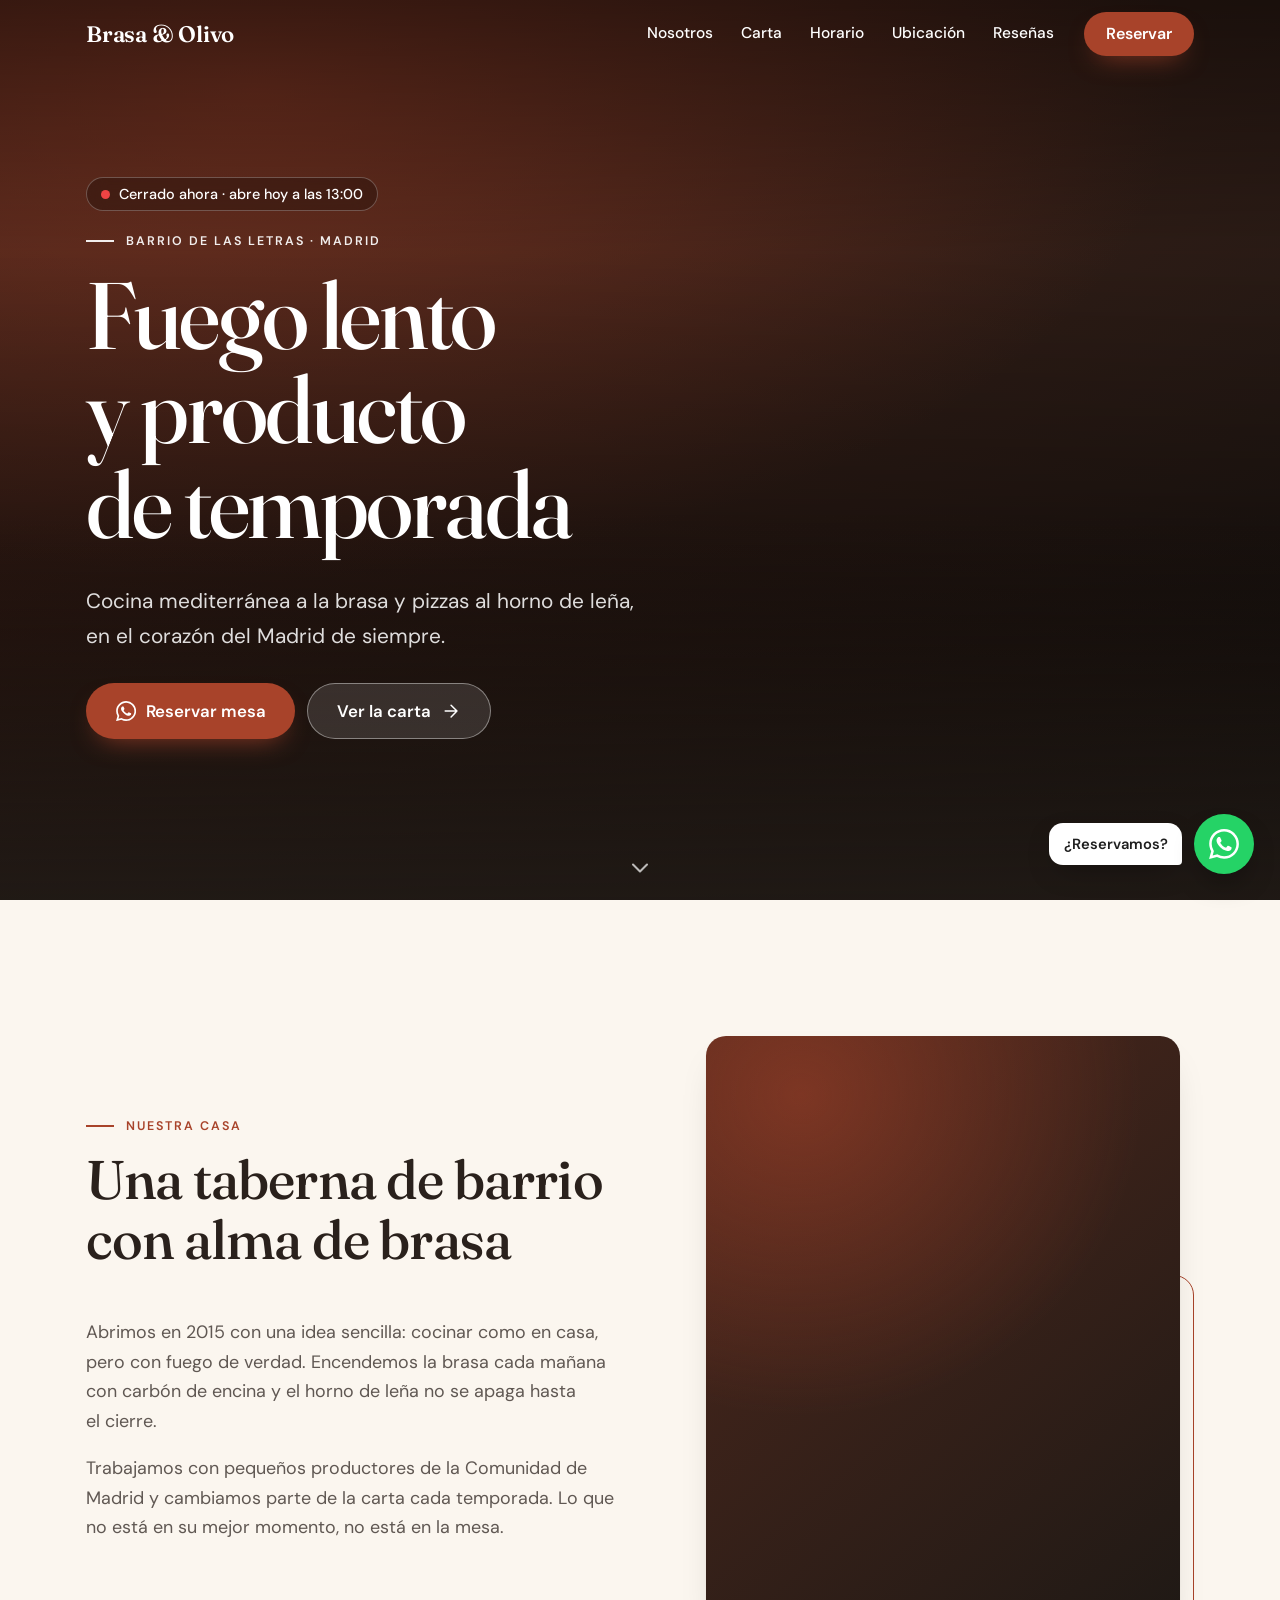
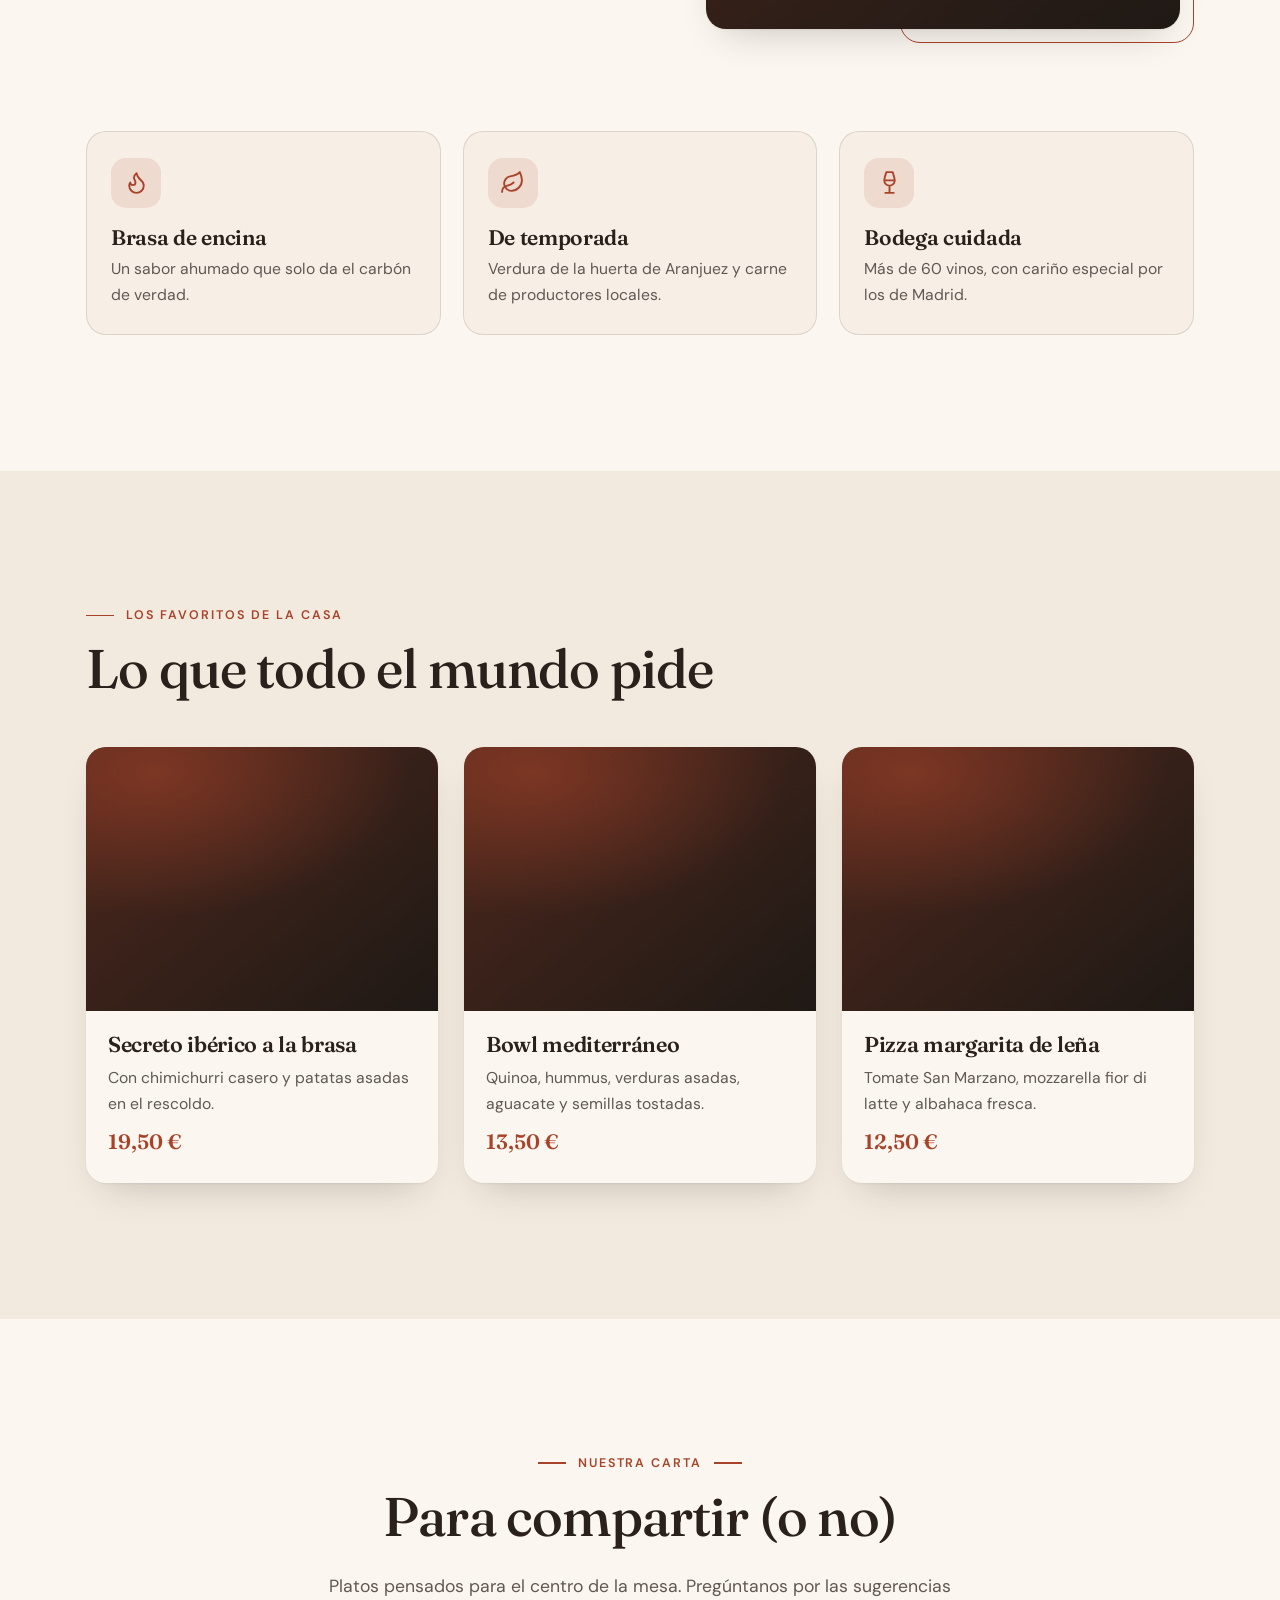
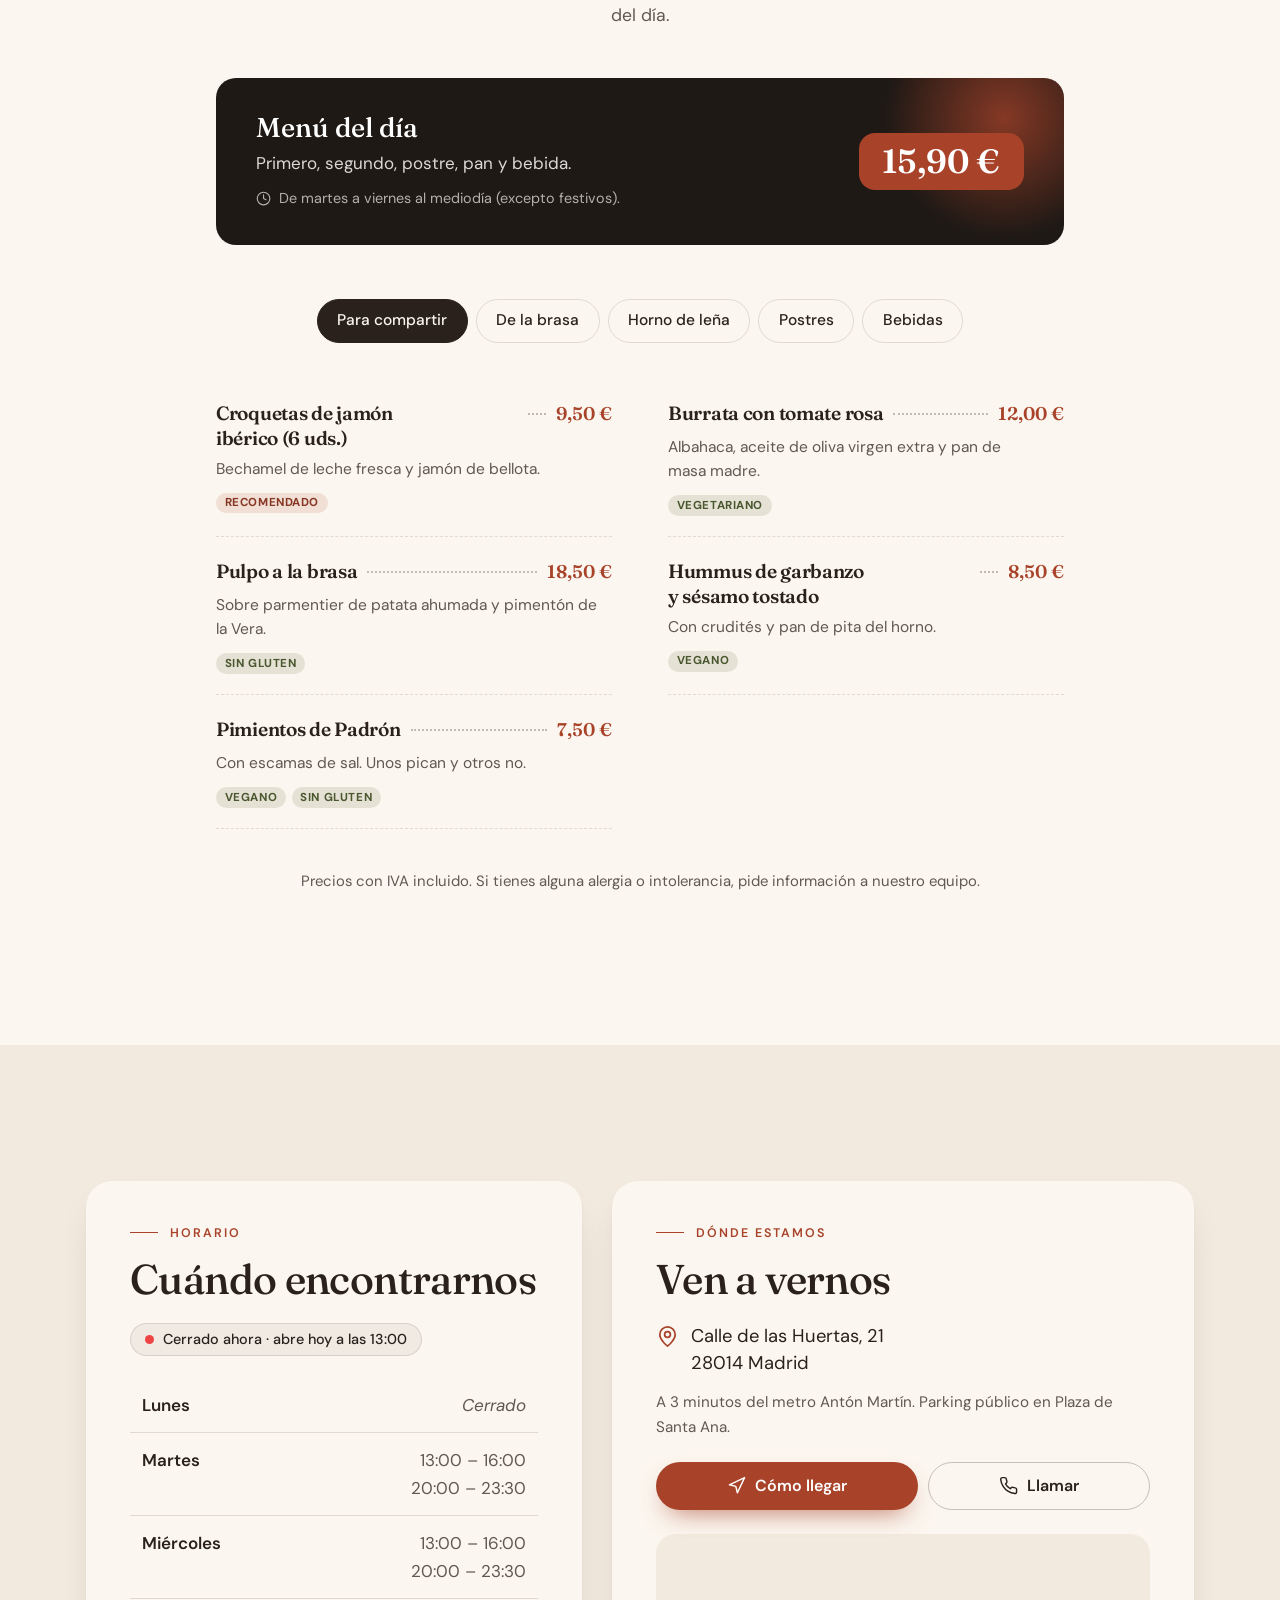
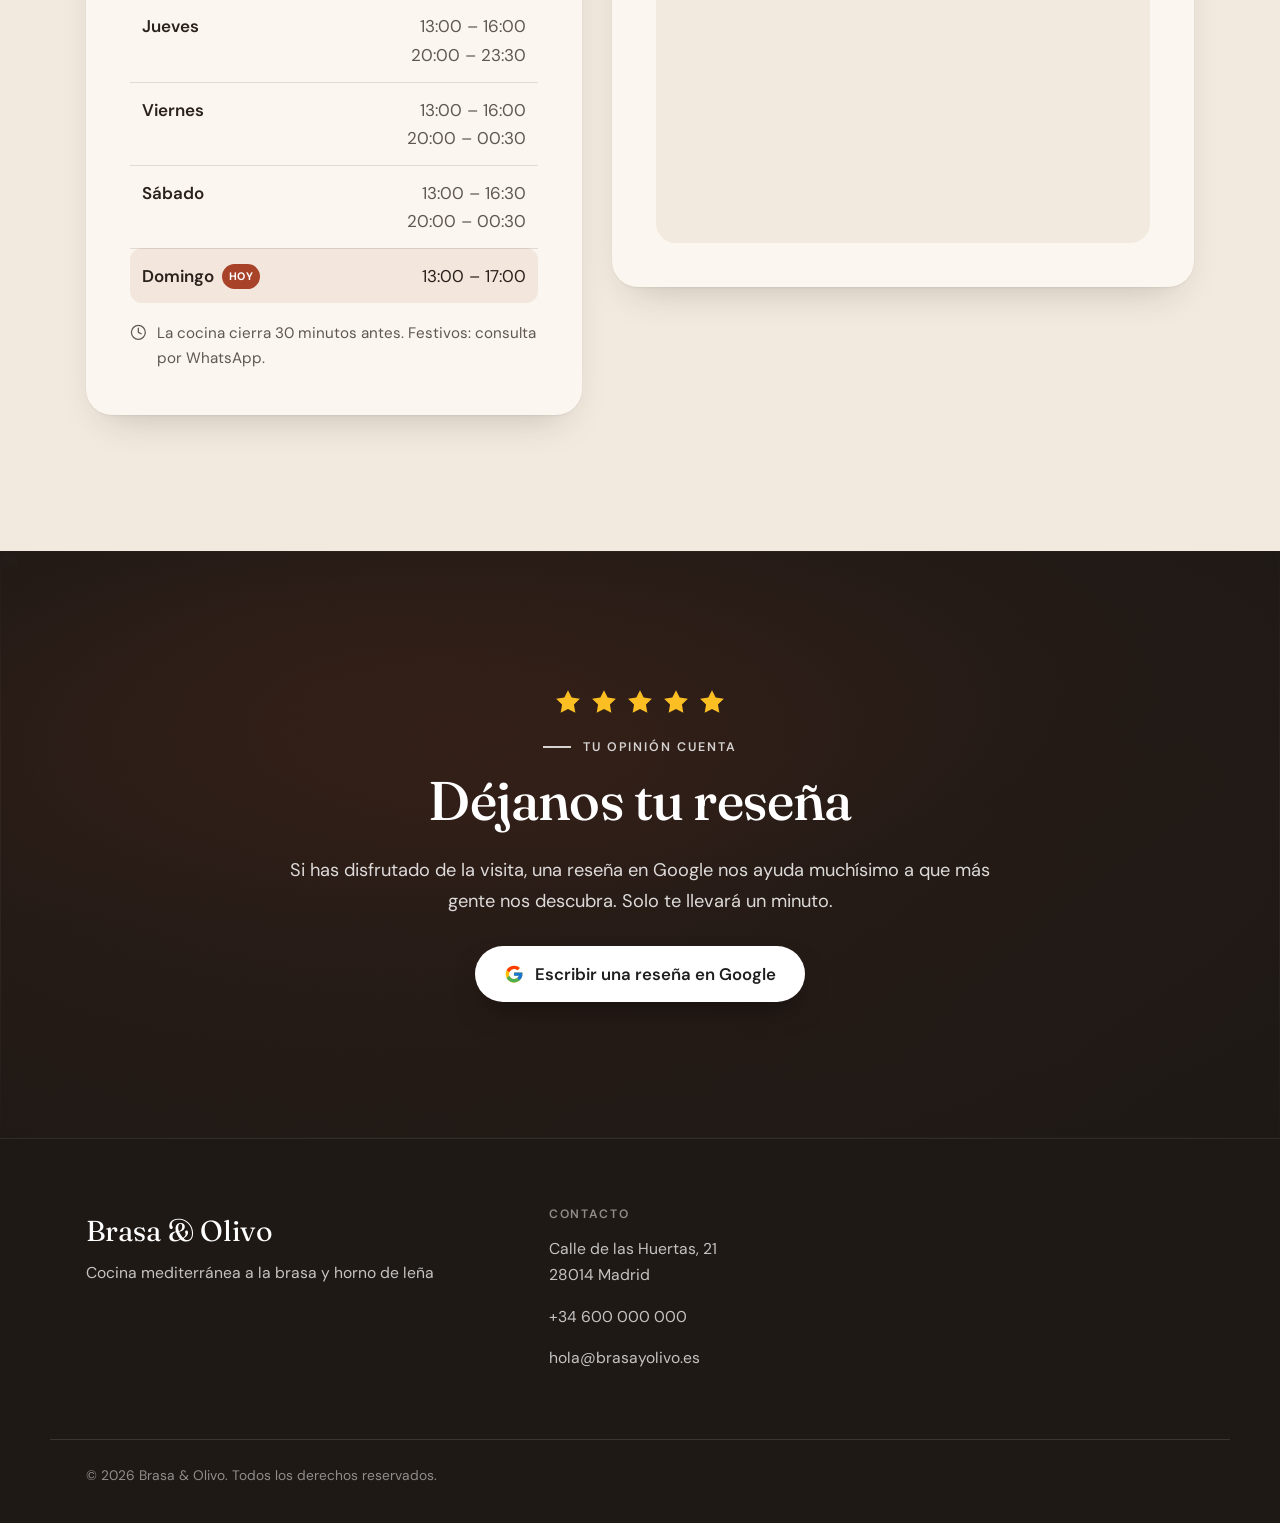
==== index.html @ d23bfd78 "Plantilla de web de una página para restaurantes y bares - config.js: único archivo a editar (textos" ====
<!doctype html>
<html lang="es">
<head>
<meta charset="utf-8">
<meta name="viewport" content="width=device-width, initial-scale=1, viewport-fit=cover">
<!--
  ¡No hace falta editar este archivo!
  Todos los textos, precios, colores y enlaces están en config.js.
  Al publicar en GitHub, el título, la descripción y los datos para Google
  se escriben aquí automáticamente a partir de config.js.
-->
<!--INICIO:CABECERA-->
<title>Cargando…</title>
<!--FIN:CABECERA-->
<link rel="preconnect" href="https://fonts.googleapis.com">
<link rel="preconnect" href="https://fonts.gstatic.com" crossorigin>
<link rel="stylesheet" href="assets/css/estilos.css">
<script>
  document.documentElement.className += ' js';
  window.erroresConfig = [];
  window.addEventListener('error', function (e) {
    if (e.filename && /config\.js/.test(e.filename)) window.erroresConfig.push({ mensaje: e.message, linea: e.lineno });
  });
</script>
<script src="config.js" defer></script>
<script src="assets/js/plantilla.js" defer></script>
<script src="assets/js/app.js" defer></script>
</head>
<body>
<div id="app"><!--INICIO:CUERPO--><div class="cargando" role="status" aria-label="Cargando"></div><!--FIN:CUERPO--></div>
</body>
</html>
---- assets/css/estilos.css ----
/* ==========================================================================
   ESTILOS DE LA PLANTILLA
   Los colores y las tipografías se cambian en config.js (apartado
   «apariencia»), no aquí. Este archivo está pensado primero para móvil.
   ========================================================================== */

/* ---------- Variables (config.js las sobrescribe) ------------------------ */
:root {
  --c-principal: #A8432A;
  --c-sobre-principal: #FFFFFF;
  --c-secundario: #5B6B3A;
  --c-fondo: #FBF6EF;
  --c-fondo-alt: #F3EADF;
  --c-texto: #2A211C;
  --c-oscuro: #1F1915;
  --f-titulos: ui-serif, Georgia, 'Times New Roman', serif;
  --f-texto: system-ui, -apple-system, 'Segoe UI', Roboto, sans-serif;

  --c-texto-suave: color-mix(in srgb, var(--c-texto) 74%, var(--c-fondo));
  --c-borde: color-mix(in srgb, var(--c-texto) 13%, transparent);
  --c-principal-oscuro: color-mix(in srgb, var(--c-principal) 80%, #000);
  --radio: 20px;
  --sombra: 0 1px 2px rgb(0 0 0 / .05), 0 18px 40px -18px rgb(0 0 0 / .22);
  --ancho: 1180px;
  --cabecera-alto: 68px;
  --curva: cubic-bezier(.2, .7, .2, 1);
}

/* ---------- Base --------------------------------------------------------- */
*, *::before, *::after { box-sizing: border-box; }

html {
  -webkit-text-size-adjust: 100%;
  text-size-adjust: 100%;
  scroll-behavior: smooth;
}

body {
  margin: 0;
  font-family: var(--f-texto);
  font-size: 1.0625rem;
  line-height: 1.65;
  color: var(--c-texto);
  background: var(--c-fondo);
  -webkit-font-smoothing: antialiased;
  -moz-osx-font-smoothing: grayscale;
  overflow-x: hidden;
}

img, svg, iframe { display: block; max-width: 100%; }
img { height: auto; }
a { color: inherit; }
p { margin: 0 0 1em; text-wrap: pretty; }
ul { margin: 0; }

h1, h2, h3, h4 {
  margin: 0;
  font-family: var(--f-titulos);
  font-weight: 600;
  line-height: 1.1;
  letter-spacing: -0.015em;
  text-wrap: balance;
}

:focus-visible {
  outline: 3px solid var(--c-principal);
  outline-offset: 3px;
  border-radius: 6px;
}

[id] { scroll-margin-top: calc(var(--cabecera-alto) + 16px); }
[hidden] { display: none !important; }

.icono { width: 1.25em; height: 1.25em; flex: none; }

.contenedor {
  width: 100%;
  max-width: var(--ancho);
  margin-inline: auto;
  padding-inline: 20px;
}
.contenedor--estrecho { max-width: 920px; }

@media (min-width: 768px) {
  .contenedor { padding-inline: 36px; }
}

.saltar {
  position: absolute;
  left: 12px;
  top: -80px;
  z-index: 100;
  padding: 10px 16px;
  border-radius: 10px;
  background: var(--c-texto);
  color: var(--c-fondo);
  font-weight: 600;
  text-decoration: none;
  transition: top .2s;
}
.saltar:focus { top: 12px; }

/* Fondo de color cuando una foto no carga o aún se está cargando */
.marco-foto {
  background:
    radial-gradient(120% 90% at 20% 10%, color-mix(in srgb, var(--c-principal) 55%, transparent), transparent 60%),
    linear-gradient(140deg, color-mix(in srgb, var(--c-principal) 35%, var(--c-oscuro)), var(--c-oscuro));
}
.marco-foto img { width: 100%; height: 100%; object-fit: cover; }
.img-rota { opacity: 0; }

/* ---------- Botones ------------------------------------------------------ */
.boton {
  display: inline-flex;
  align-items: center;
  justify-content: center;
  gap: .6em;
  min-height: 48px;
  padding: .8em 1.4em;
  border: 1.5px solid transparent;
  border-radius: 999px;
  font: 600 1rem/1.2 var(--f-texto);
  text-align: center;
  text-decoration: none;
  cursor: pointer;
  transition: transform .3s var(--curva), background-color .3s, border-color .3s, color .3s, box-shadow .3s;
}
.boton:hover { transform: translateY(-2px); }
.boton:active { transform: translateY(0); }
.boton .icono { width: 1.2em; height: 1.2em; }

.boton--principal {
  background: var(--c-principal);
  color: var(--c-sobre-principal);
  box-shadow: 0 12px 26px -12px color-mix(in srgb, var(--c-principal) 80%, transparent);
}
.boton--principal:hover { background: var(--c-principal-oscuro); }

.boton--cristal {
  background: rgb(255 255 255 / .12);
  border-color: rgb(255 255 255 / .4);
  color: #fff;
  -webkit-backdrop-filter: blur(10px);
  backdrop-filter: blur(10px);
}
.boton--cristal:hover { background: rgb(255 255 255 / .22); }
.boton--cristal .icono { transition: transform .3s var(--curva); }
.boton--cristal:hover .icono { transform: translateX(3px); }

.boton--contorno {
  background: transparent;
  border-color: color-mix(in srgb, var(--c-texto) 25%, transparent);
  color: var(--c-texto);
}
.boton--contorno:hover { border-color: var(--c-texto); }

.boton--google {
  background: #fff;
  color: #1f1f1f;
  box-shadow: 0 14px 30px -12px rgb(0 0 0 / .5);
}

.boton--grande { min-height: 56px; padding-inline: 1.7em; font-size: 1.05rem; }
.boton--peq { min-height: 40px; padding: .5em 1.1em; font-size: .92rem; white-space: nowrap; }

/* ---------- Cabecera y menú --------------------------------------------- */
.cabecera {
  position: fixed;
  inset: 0 0 auto;
  z-index: 50;
  color: #fff;
  transition: background-color .4s, color .4s, box-shadow .4s;
}
.cabecera__barra {
  display: flex;
  align-items: center;
  gap: 10px;
  height: var(--cabecera-alto);
}
.cabecera--solida {
  background: color-mix(in srgb, var(--c-fondo) 90%, transparent);
  color: var(--c-texto);
  box-shadow: 0 1px 0 var(--c-borde), 0 10px 30px -20px rgb(0 0 0 / .35);
  -webkit-backdrop-filter: saturate(1.5) blur(14px);
  backdrop-filter: saturate(1.5) blur(14px);
}

.marca {
  margin-right: auto;
  font-family: var(--f-titulos);
  font-size: 1.4rem;
  font-weight: 600;
  line-height: 1;
  letter-spacing: -0.01em;
  text-decoration: none;
  white-space: nowrap;
  position: relative;
  z-index: 2;
}
.marca img { height: 40px; width: auto; }

.cabecera__reservar { position: relative; z-index: 2; transition: opacity .3s; }

.nav-boton {
  position: relative;
  z-index: 2;
  display: grid;
  place-items: center;
  width: 44px;
  height: 44px;
  margin-right: -8px;
  padding: 0;
  border: 0;
  border-radius: 50%;
  background: none;
  color: inherit;
  cursor: pointer;
}
.nav-boton__lineas,
.nav-boton__lineas::before,
.nav-boton__lineas::after {
  display: block;
  width: 22px;
  height: 2px;
  border-radius: 2px;
  background: currentColor;
  transition: transform .4s var(--curva), background-color .2s;
}
.nav-boton__lineas { position: relative; }
.nav-boton__lineas::before,
.nav-boton__lineas::after { content: ""; position: absolute; left: 0; }
.nav-boton__lineas::before { top: -7px; }
.nav-boton__lineas::after { top: 7px; }

.nav {
  position: fixed;
  inset: 0;
  z-index: 1;
  display: flex;
  flex-direction: column;
  justify-content: center;
  align-items: flex-start;
  gap: 36px;
  padding: calc(var(--cabecera-alto) + 24px) 28px 48px;
  background: var(--c-oscuro);
  color: #fff;
  opacity: 0;
  visibility: hidden;
  transition: opacity .4s var(--curva), visibility 0s .4s;
}
.nav__lista { display: grid; gap: 4px; padding: 0; list-style: none; }
.nav__lista a,
.nav__reservar {
  opacity: 0;
  transform: translateY(18px);
  transition: opacity .5s var(--curva), transform .5s var(--curva);
}
.nav__lista a {
  display: inline-block;
  padding: 4px 0;
  font-family: var(--f-titulos);
  font-size: clamp(2rem, 9vw, 2.8rem);
  font-weight: 500;
  text-decoration: none;
}

.menu-abierto { overflow: hidden; }
.menu-abierto .cabecera {
  background: transparent;
  color: #fff;
  box-shadow: none;
  -webkit-backdrop-filter: none;
  backdrop-filter: none;
}
.menu-abierto .nav { opacity: 1; visibility: visible; transition: opacity .4s var(--curva); }
.menu-abierto .nav__lista a,
.menu-abierto .nav__reservar {
  opacity: 1;
  transform: none;
  transition-delay: calc(var(--i, 0) * 60ms + 100ms);
}
.menu-abierto .cabecera__reservar { opacity: 0; pointer-events: none; }
.menu-abierto .nav-boton__lineas { background: transparent; }
.menu-abierto .nav-boton__lineas::before { transform: translateY(7px) rotate(45deg); }
.menu-abierto .nav-boton__lineas::after { transform: translateY(-7px) rotate(-45deg); }

@media (max-width: 379px) {
  .cabecera__reservar { display: none; }
}

@media (min-width: 900px) {
  .nav-boton, .cabecera__reservar { display: none; }
  .nav {
    position: static;
    flex-direction: row;
    align-items: center;
    gap: 30px;
    padding: 0;
    background: none;
    color: inherit;
    opacity: 1;
    visibility: visible;
    transition: none;
  }
  .nav__lista { display: flex; gap: 28px; }
  .nav__lista a,
  .nav__reservar { opacity: 1; transform: none; transition: none; }
  .nav__lista a {
    position: relative;
    font-family: var(--f-texto);
    font-size: .97rem;
    font-weight: 500;
  }
  .nav__lista a::after {
    content: "";
    position: absolute;
    left: 0;
    right: 0;
    bottom: 0;
    height: 1.5px;
    background: currentColor;
    transform: scaleX(0);
    transform-origin: right;
    transition: transform .4s var(--curva);
  }
  .nav__lista a:hover::after { transform: scaleX(1); transform-origin: left; }
  .nav__reservar { min-height: 44px; padding: .55em 1.3em; }
}

/* ---------- Portada ------------------------------------------------------ */
.portada {
  position: relative;
  isolation: isolate;
  display: flex;
  align-items: flex-end;
  min-height: 100vh;
  min-height: 100svh;
  overflow: hidden;
  color: #fff;
  background: var(--c-oscuro);
}
.portada__fondo { position: absolute; inset: 0; z-index: -1; }
.portada__fondo img { animation: acercar 20s var(--curva) both; }
.portada__fondo::after {
  content: "";
  position: absolute;
  inset: 0;
  background:
    linear-gradient(180deg, rgb(0 0 0 / .5) 0%, rgb(0 0 0 / .1) 28%, rgb(0 0 0 / .35) 55%, color-mix(in srgb, var(--c-oscuro) 94%, transparent) 100%);
}
.portada__contenido {
  padding-block: calc(var(--cabecera-alto) + 56px) clamp(72px, 12vh, 120px);
}
.portada__contenido > * { animation: subir 1s var(--curva) both; }
.portada__contenido > :nth-child(2) { animation-delay: .1s; }
.portada__contenido > :nth-child(3) { animation-delay: .2s; }
.portada__contenido > :nth-child(4) { animation-delay: .3s; }
.portada__contenido > :nth-child(5) { animation-delay: .4s; }

.portada .antetitulo { color: rgb(255 255 255 / .92); }
.portada__titulo {
  max-width: 13ch;
  margin: .2em 0 .35em;
  font-size: clamp(2.75rem, 10.5vw, 5.9rem);
  font-weight: 500;
  line-height: 1;
  letter-spacing: -0.025em;
}
.portada__subtitulo {
  max-width: 36rem;
  font-size: clamp(1.06rem, 2.5vw, 1.3rem);
  color: rgb(255 255 255 / .86);
}
.portada__botones {
  display: flex;
  flex-wrap: wrap;
  gap: 12px;
  margin-top: 30px;
}
.portada__botones .boton { flex: 1 1 auto; }

.portada__bajar {
  position: absolute;
  left: 50%;
  bottom: 18px;
  display: none;
  color: rgb(255 255 255 / .7);
  transform: translateX(-50%);
  animation: flotar 2.4s ease-in-out infinite;
}
.portada__bajar .icono { width: 28px; height: 28px; }

@media (min-width: 640px) {
  .portada__botones .boton { flex: 0 0 auto; }
}
@media (min-width: 900px) {
  .portada { align-items: center; }
  .portada__bajar { display: block; }
}

@keyframes acercar { from { transform: scale(1.12); } to { transform: scale(1); } }
@keyframes subir { from { opacity: 0; transform: translateY(28px); } to { opacity: 1; transform: none; } }
@keyframes flotar { 0%, 100% { transform: translate(-50%, 0); } 50% { transform: translate(-50%, 8px); } }

/* Indicador «Abierto ahora» */
.estado {
  display: flex;
  width: fit-content;
  align-items: center;
  gap: .6em;
  margin: 0 0 22px;
  padding: .45em 1em;
  border: 1px solid rgb(255 255 255 / .25);
  border-radius: 999px;
  background: rgb(0 0 0 / .25);
  -webkit-backdrop-filter: blur(10px);
  backdrop-filter: blur(10px);
  font-size: .9rem;
  font-weight: 500;
  line-height: 1.3;
}
.estado__punto {
  width: 9px;
  height: 9px;
  flex: none;
  border-radius: 50%;
  background: #EF4444;
}
.estado--abierto .estado__punto { background: #22C55E; animation: latir 2s infinite; }
.estado--claro {
  border-color: var(--c-borde);
  background: color-mix(in srgb, var(--c-texto) 5%, transparent);
  -webkit-backdrop-filter: none;
  backdrop-filter: none;
}
@keyframes latir {
  0% { box-shadow: 0 0 0 0 rgb(34 197 94 / .6); }
  70% { box-shadow: 0 0 0 9px rgb(34 197 94 / 0); }
  100% { box-shadow: 0 0 0 0 rgb(34 197 94 / 0); }
}

/* ---------- Secciones ---------------------------------------------------- */
.seccion { padding-block: clamp(76px, 11vw, 136px); }
.seccion--alterna { background: var(--c-fondo-alt); }

.antetitulo {
  display: flex;
  width: fit-content;
  align-items: center;
  gap: 12px;
  margin: 0 0 16px;
  color: var(--c-principal);
  font: 600 .78rem/1.3 var(--f-texto);
  letter-spacing: .16em;
  text-transform: uppercase;
}
.antetitulo::before {
  content: "";
  width: 28px;
  height: 1.5px;
  background: currentColor;
}

.titulo-seccion {
  max-width: 18ch;
  margin-bottom: .45em;
  font-size: clamp(2.1rem, 5.6vw, 3.4rem);
  font-weight: 500;
}
.cabeza-seccion { margin-bottom: clamp(28px, 4vw, 48px); }
.cabeza-seccion--centro { text-align: center; }
.cabeza-seccion--centro .antetitulo,
.cabeza-seccion--centro .titulo-seccion,
.cabeza-seccion--centro .intro { margin-inline: auto; }
.cabeza-seccion--centro .antetitulo::after {
  content: "";
  width: 28px;
  height: 1.5px;
  background: currentColor;
}
.intro { max-width: 40rem; font-size: 1.1rem; color: var(--c-texto-suave); }

/* Aparición al hacer scroll (solo si hay JavaScript) */
.js .revelar {
  opacity: 0;
  transform: translateY(30px);
  transition: opacity 1s var(--curva), transform 1s var(--curva);
  transition-delay: calc(var(--i, 0) * 90ms);
}
.js .revelar.visible { opacity: 1; transform: none; }

/* ---------- Sobre nosotros ---------------------------------------------- */
.nosotros { display: grid; gap: 44px; align-items: center; }
.nosotros__texto > p { font-size: 1.12rem; color: var(--c-texto-suave); }
.nosotros__foto { position: relative; isolation: isolate; margin: 0 14px 14px 0; }
.nosotros__foto .marco-foto {
  aspect-ratio: 4 / 5;
  overflow: hidden;
  border-radius: var(--radio);
  box-shadow: var(--sombra);
}
.nosotros__foto::before {
  content: "";
  position: absolute;
  right: -14px;
  bottom: -14px;
  z-index: -1;
  width: 62%;
  height: 62%;
  border: 1.5px solid var(--c-principal);
  border-radius: var(--radio);
}

.puntos {
  display: grid;
  gap: 14px;
  margin-top: clamp(52px, 8vw, 88px);
  padding: 0;
  list-style: none;
}
.punto {
  padding: 26px 24px;
  border: 1px solid var(--c-borde);
  border-radius: var(--radio);
  background: color-mix(in srgb, var(--c-fondo-alt) 55%, var(--c-fondo));
}
.punto__icono {
  display: grid;
  place-items: center;
  width: 50px;
  height: 50px;
  margin-bottom: 18px;
  border-radius: 15px;
  background: color-mix(in srgb, var(--c-principal) 12%, transparent);
  color: var(--c-principal);
}
.punto__icono .icono { width: 25px; height: 25px; }
.punto__emoji { font-size: 1.5rem; line-height: 1; }
.punto h3 { margin-bottom: .35em; font-size: 1.32rem; }
.punto p { margin: 0; font-size: .98rem; color: var(--c-texto-suave); }

@media (min-width: 768px) {
  .puntos { grid-template-columns: repeat(auto-fit, minmax(220px, 1fr)); gap: 22px; }
}
@media (min-width: 900px) {
  .nosotros { grid-template-columns: 1.05fr .95fr; gap: 80px; }
  .nosotros--sin-foto { grid-template-columns: 1fr; max-width: 820px; }
}

/* ---------- Platos destacados ------------------------------------------- */
.destacados {
  display: grid;
  grid-auto-flow: column;
  grid-auto-columns: min(82%, 340px);
  gap: 16px;
  margin: 0 -20px;
  padding: 4px 20px 24px;
  list-style: none;
  overflow-x: auto;
  scroll-snap-type: x mandatory;
  scroll-padding-inline: 20px;
  scrollbar-width: none;
  -webkit-overflow-scrolling: touch;
}
.destacados::-webkit-scrollbar { display: none; }

.plato-foto {
  display: flex;
  flex-direction: column;
  overflow: hidden;
  border-radius: var(--radio);
  background: var(--c-fondo);
  box-shadow: var(--sombra);
  scroll-snap-align: start;
}
.plato-foto__imagen { aspect-ratio: 4 / 3; overflow: hidden; }
.plato-foto__imagen img { transition: transform 1.2s var(--curva); }
.plato-foto:hover .plato-foto__imagen img { transform: scale(1.06); }
.plato-foto__cuerpo {
  display: flex;
  flex: 1;
  flex-direction: column;
  gap: 8px;
  padding: 22px 22px 24px;
}
.plato-foto__cuerpo h3 { font-size: 1.35rem; }
.plato-foto__cuerpo p { flex: 1; margin: 0; font-size: .98rem; color: var(--c-texto-suave); }
.precio {
  font-family: var(--f-titulos);
  font-size: 1.3rem;
  font-weight: 600;
  color: var(--c-principal);
}

@media (min-width: 768px) {
  .destacados {
    grid-auto-flow: row;
    grid-template-columns: repeat(auto-fit, minmax(260px, 1fr));
    gap: 26px;
    margin: 0;
    padding: 0;
    overflow: visible;
  }
}

/* ---------- Carta -------------------------------------------------------- */
.menu-dia {
  position: relative;
  isolation: isolate;
  display: flex;
  flex-wrap: wrap;
  align-items: center;
  justify-content: space-between;
  gap: 18px 28px;
  margin-bottom: 44px;
  padding: 28px;
  overflow: hidden;
  border-radius: var(--radio);
  background: var(--c-oscuro);
  color: #fff;
}
.menu-dia::after {
  content: "";
  position: absolute;
  right: -60px;
  top: -80px;
  z-index: -1;
  width: 240px;
  height: 240px;
  border-radius: 50%;
  background: radial-gradient(circle, color-mix(in srgb, var(--c-principal) 75%, transparent), transparent 70%);
}
.menu-dia__texto { flex: 1 1 260px; }
.menu-dia__titulo { margin: 0 0 6px; font-family: var(--f-titulos); font-size: 1.7rem; font-weight: 500; line-height: 1.15; }
.menu-dia__detalle { margin: 0; color: rgb(255 255 255 / .84); }
.menu-dia__disp {
  display: flex;
  align-items: center;
  gap: 8px;
  margin: 10px 0 0;
  font-size: .9rem;
  color: rgb(255 255 255 / .66);
}
.menu-dia__disp .icono { width: 1.05em; height: 1.05em; }
.menu-dia__precio {
  margin: 0;
  padding: .3em .7em;
  border-radius: 16px;
  background: var(--c-principal);
  color: var(--c-sobre-principal);
  font-family: var(--f-titulos);
  font-size: 2.1rem;
  font-weight: 600;
  line-height: 1.1;
  white-space: nowrap;
}

.carta__pestanas {
  position: sticky;
  top: var(--cabecera-alto);
  z-index: 5;
  display: flex;
  gap: 8px;
  margin: 0 -20px 26px;
  padding: 10px 20px;
  overflow-x: auto;
  background: var(--c-fondo);
  scrollbar-width: none;
}
.carta__pestanas::-webkit-scrollbar { display: none; }
html:not(.js) .carta__pestanas { display: none; }

.pestana {
  flex: none;
  min-height: 44px;
  padding: .7em 1.25em;
  border: 1.5px solid var(--c-borde);
  border-radius: 999px;
  background: transparent;
  color: var(--c-texto);
  font: 500 .97rem/1 var(--f-texto);
  cursor: pointer;
  transition: background-color .3s, border-color .3s, color .3s;
}
.pestana:hover { border-color: var(--c-texto); }
.pestana[aria-selected="true"] {
  border-color: var(--c-texto);
  background: var(--c-texto);
  color: var(--c-fondo);
}

.carta__categoria { margin: 36px 0 8px; font-size: 1.7rem; font-weight: 500; }
.js .carta__pestanas ~ .carta__paneles .carta__categoria {
  position: absolute;
  width: 1px;
  height: 1px;
  overflow: hidden;
  clip: rect(0 0 0 0);
  white-space: nowrap;
}
.carta__panel { outline-offset: 8px; }
.carta__panel:not([hidden]) { animation: aparecer .5s var(--curva); }
@keyframes aparecer { from { opacity: 0; transform: translateY(12px); } to { opacity: 1; transform: none; } }

.carta__lista { display: grid; padding: 0; list-style: none; }
.plato { padding: 20px 0; border-bottom: 1px dashed var(--c-borde); }
.plato__linea { display: flex; align-items: baseline; gap: 10px; }
.plato__nombre { font-size: 1.2rem; font-weight: 600; line-height: 1.3; }
.plato__puntos {
  flex: 1;
  min-width: 18px;
  border-bottom: 2px dotted color-mix(in srgb, var(--c-texto) 28%, transparent);
  transform: translateY(-5px);
}
.plato__precio {
  font-family: var(--f-titulos);
  font-size: 1.15rem;
  font-weight: 600;
  color: var(--c-principal);
  white-space: nowrap;
}
.plato__desc { margin: 6px 0 0; font-size: .97rem; line-height: 1.55; color: var(--c-texto-suave); }

.etiquetas { display: flex; flex-wrap: wrap; gap: 6px; margin-top: 12px; padding: 0; list-style: none; }
.etiqueta {
  padding: .4em .75em;
  border-radius: 999px;
  background: color-mix(in srgb, var(--c-secundario) 14%, transparent);
  color: color-mix(in srgb, var(--c-secundario) 80%, #000);
  font-size: .72rem;
  font-weight: 700;
  letter-spacing: .05em;
  line-height: 1;
  text-transform: uppercase;
}
.etiqueta--recomendado,
.etiqueta--nuevo,
.etiqueta--picante {
  background: color-mix(in srgb, var(--c-principal) 13%, transparent);
  color: var(--c-principal-oscuro);
}

.carta__pie { margin-top: 40px; text-align: center; font-size: .93rem; color: var(--c-texto-suave); }

@media (min-width: 768px) {
  .carta__pestanas { justify-content: center; flex-wrap: wrap; margin-inline: 0; padding-inline: 0; }
  .carta__lista { grid-template-columns: 1fr 1fr; column-gap: 56px; }
  .menu-dia { padding: 34px 40px; }
}

/* ---------- Horario y ubicación ----------------------------------------- */
.visita { display: grid; gap: 22px; }
.tarjeta {
  padding: clamp(26px, 4.5vw, 44px);
  border-radius: calc(var(--radio) + 6px);
  background: var(--c-fondo);
  box-shadow: var(--sombra);
}
.tarjeta .cabeza-seccion { margin-bottom: 20px; }
.tarjeta .titulo-seccion { font-size: clamp(1.9rem, 4.6vw, 2.6rem); }

.horario { width: 100%; margin: 6px 0 18px; border-collapse: collapse; }
.horario th,
.horario td { padding: 13px 12px; border-bottom: 1px solid var(--c-borde); vertical-align: top; }
.horario tr:last-child th,
.horario tr:last-child td { border-bottom: 0; }
.horario th { font-weight: 600; text-align: left; }
.horario td { text-align: right; color: var(--c-texto-suave); font-variant-numeric: tabular-nums; }
.horario td span { display: block; }
.horario tr.hoy th,
.horario tr.hoy td { background: color-mix(in srgb, var(--c-principal) 9%, transparent); color: var(--c-texto); }
.horario tr.hoy th { border-radius: 12px 0 0 12px; }
.horario tr.hoy td { border-radius: 0 12px 12px 0; }
.horario__hoy {
  display: none;
  margin-left: 8px;
  padding: .3em .6em;
  border-radius: 999px;
  background: var(--c-principal);
  color: var(--c-sobre-principal);
  font-size: .68rem;
  font-weight: 700;
  letter-spacing: .05em;
  text-transform: uppercase;
  vertical-align: 2px;
}
.hoy .horario__hoy { display: inline-block; }
.horario__cerrado { font-style: italic; }

.nota,
.indicaciones { display: flex; gap: 10px; margin: 0; font-size: .95rem; color: var(--c-texto-suave); }
.nota .icono { margin-top: .2em; width: 1.1em; height: 1.1em; }
.indicaciones { margin-bottom: 22px; }

.direccion {
  display: flex;
  gap: 12px;
  margin-bottom: 12px;
  font-size: 1.15rem;
  font-style: normal;
  line-height: 1.5;
}
.direccion .icono { margin-top: .15em; color: var(--c-principal); }

.botones { display: flex; flex-wrap: wrap; gap: 10px; }
.botones .boton { flex: 1 1 auto; }

.mapa {
  aspect-ratio: 4 / 3;
  margin-top: 24px;
  overflow: hidden;
  border-radius: var(--radio);
  background: var(--c-fondo-alt);
}
.mapa iframe { width: 100%; height: 100%; border: 0; }

@media (min-width: 960px) {
  .visita { grid-template-columns: .92fr 1.08fr; gap: 30px; align-items: start; }
  .visita--una { grid-template-columns: minmax(0, 760px); justify-content: center; }
  .mapa { aspect-ratio: 16 / 10; }
}

/* ---------- Reseñas ------------------------------------------------------ */
.resenas {
  position: relative;
  isolation: isolate;
  overflow: hidden;
  background: var(--c-oscuro);
  color: #fff;
}
.resenas__fondo { position: absolute; inset: 0; z-index: -1; }
.resenas__fondo img { opacity: .4; }
.resenas__fondo::after {
  content: "";
  position: absolute;
  inset: 0;
  background: radial-gradient(80% 70% at 50% 50%, color-mix(in srgb, var(--c-oscuro) 55%, transparent), var(--c-oscuro));
}
.resenas__tarjeta { max-width: 740px; margin-inline: auto; text-align: center; }
.resenas .antetitulo { margin-inline: auto; color: rgb(255 255 255 / .8); }
.resenas .titulo-seccion { margin-inline: auto; color: #fff; }
.resenas__texto { margin-bottom: 30px; font-size: 1.14rem; color: rgb(255 255 255 / .84); }
.resenas__nota { margin-bottom: 18px; color: rgb(255 255 255 / .85); }
.resenas__nota strong { font-family: var(--f-titulos); font-size: 1.5rem; color: #fff; }

.estrellas { display: flex; justify-content: center; gap: 6px; margin-bottom: 22px; color: #FBBF24; }
.estrellas .icono { width: 30px; height: 30px; }
.js .resenas__tarjeta .estrellas span { opacity: 0; transform: scale(.4) rotate(-30deg); }
.js .resenas__tarjeta.visible .estrellas span {
  animation: estrella .7s var(--curva) both;
  animation-delay: calc(var(--i) * 110ms + 250ms);
}
@keyframes estrella { to { opacity: 1; transform: none; } }

/* ---------- Pie ---------------------------------------------------------- */
.pie {
  padding: 68px 0 110px;
  background: var(--c-oscuro);
  color: rgb(255 255 255 / .74);
  font-size: .98rem;
  border-top: 1px solid rgb(255 255 255 / .08);
}
.pie__rejilla { display: grid; gap: 36px; }
.pie__marca { margin-bottom: 6px; font-family: var(--f-titulos); font-size: 1.8rem; color: #fff; }
.pie__titulo {
  margin-bottom: 14px;
  color: rgb(255 255 255 / .5);
  font: 600 .76rem/1.3 var(--f-texto);
  letter-spacing: .16em;
  text-transform: uppercase;
}
.pie address { margin-bottom: 1em; font-style: normal; }
.pie a { text-decoration: none; }
.pie a:hover { color: #fff; text-decoration: underline; }
.redes { display: flex; gap: 10px; padding: 0; list-style: none; }
.redes a {
  display: grid;
  place-items: center;
  width: 46px;
  height: 46px;
  border: 1px solid rgb(255 255 255 / .2);
  border-radius: 50%;
  transition: background-color .3s, border-color .3s;
}
.redes a:hover { background: rgb(255 255 255 / .1); border-color: rgb(255 255 255 / .5); }
.pie__legal {
  margin-top: 52px;
  padding-top: 24px;
  border-top: 1px solid rgb(255 255 255 / .12);
  font-size: .86rem;
  color: rgb(255 255 255 / .5);
}
.pie__legal p { margin: 0; }

@media (min-width: 768px) {
  .pie { padding-bottom: 36px; }
  .pie__rejilla { grid-template-columns: 1.4fr 1fr 1fr; }
}

/* ---------- Botón flotante de WhatsApp ---------------------------------- */
.whatsapp {
  position: fixed;
  right: 16px;
  bottom: max(16px, env(safe-area-inset-bottom));
  z-index: 40;
  display: flex;
  align-items: center;
  gap: 12px;
  text-decoration: none;
  animation: entrar 0.7s var(--curva) 1.4s both;
  transition: opacity .3s;
}
.whatsapp__circulo {
  position: relative;
  display: grid;
  place-items: center;
  width: 60px;
  height: 60px;
  border-radius: 50%;
  background: #25D366;
  color: #fff;
  box-shadow: 0 14px 30px -10px rgb(0 0 0 / .45);
  transition: transform .3s var(--curva);
}
.whatsapp__circulo::before {
  content: "";
  position: absolute;
  inset: 0;
  border-radius: 50%;
  border: 2px solid #25D366;
  animation: onda 2.6s ease-out 2.2s 3;
  opacity: 0;
}
.whatsapp__circulo .icono { width: 30px; height: 30px; }
.whatsapp:hover .whatsapp__circulo { transform: scale(1.07); }
.whatsapp__burbuja {
  display: none;
  padding: .6em 1em;
  border-radius: 14px 14px 4px 14px;
  background: #fff;
  color: #1f1f1f;
  font-size: .92rem;
  font-weight: 600;
  box-shadow: 0 10px 30px -10px rgb(0 0 0 / .35);
}
.menu-abierto .whatsapp { opacity: 0; pointer-events: none; }

@media (min-width: 768px) {
  .whatsapp { right: 26px; bottom: 26px; }
  .whatsapp__burbuja { display: block; }
}

@keyframes entrar { from { opacity: 0; transform: translateY(24px) scale(.8); } to { opacity: 1; transform: none; } }
@keyframes onda { 0% { opacity: .8; transform: scale(1); } 100% { opacity: 0; transform: scale(1.7); } }

/* ---------- Carga y errores (vista previa) ------------------------------- */
.cargando {
  min-height: 100vh;
  background: linear-gradient(180deg, #1F1915, #2b221d);
}
.error-config {
  max-width: 680px;
  margin: 12vh auto;
  padding: 32px;
  border: 2px solid #DC2626;
  border-radius: 16px;
  background: #FEF2F2;
  color: #450A0A;
  font-family: system-ui, sans-serif;
}
.error-config h1 { margin-bottom: .6em; font-family: inherit; font-size: 1.6rem; }
.error-config pre { padding: 14px; overflow: auto; border-radius: 10px; background: #fff; white-space: pre-wrap; }

/* ---------- Menos movimiento si el usuario lo prefiere ------------------- */
@media (prefers-reduced-motion: reduce) {
  html { scroll-behavior: auto; }
  *, *::before, *::after {
    animation-duration: .01ms !important;
    animation-iteration-count: 1 !important;
    transition-duration: .01ms !important;
    transition-delay: 0s !important;
  }
}
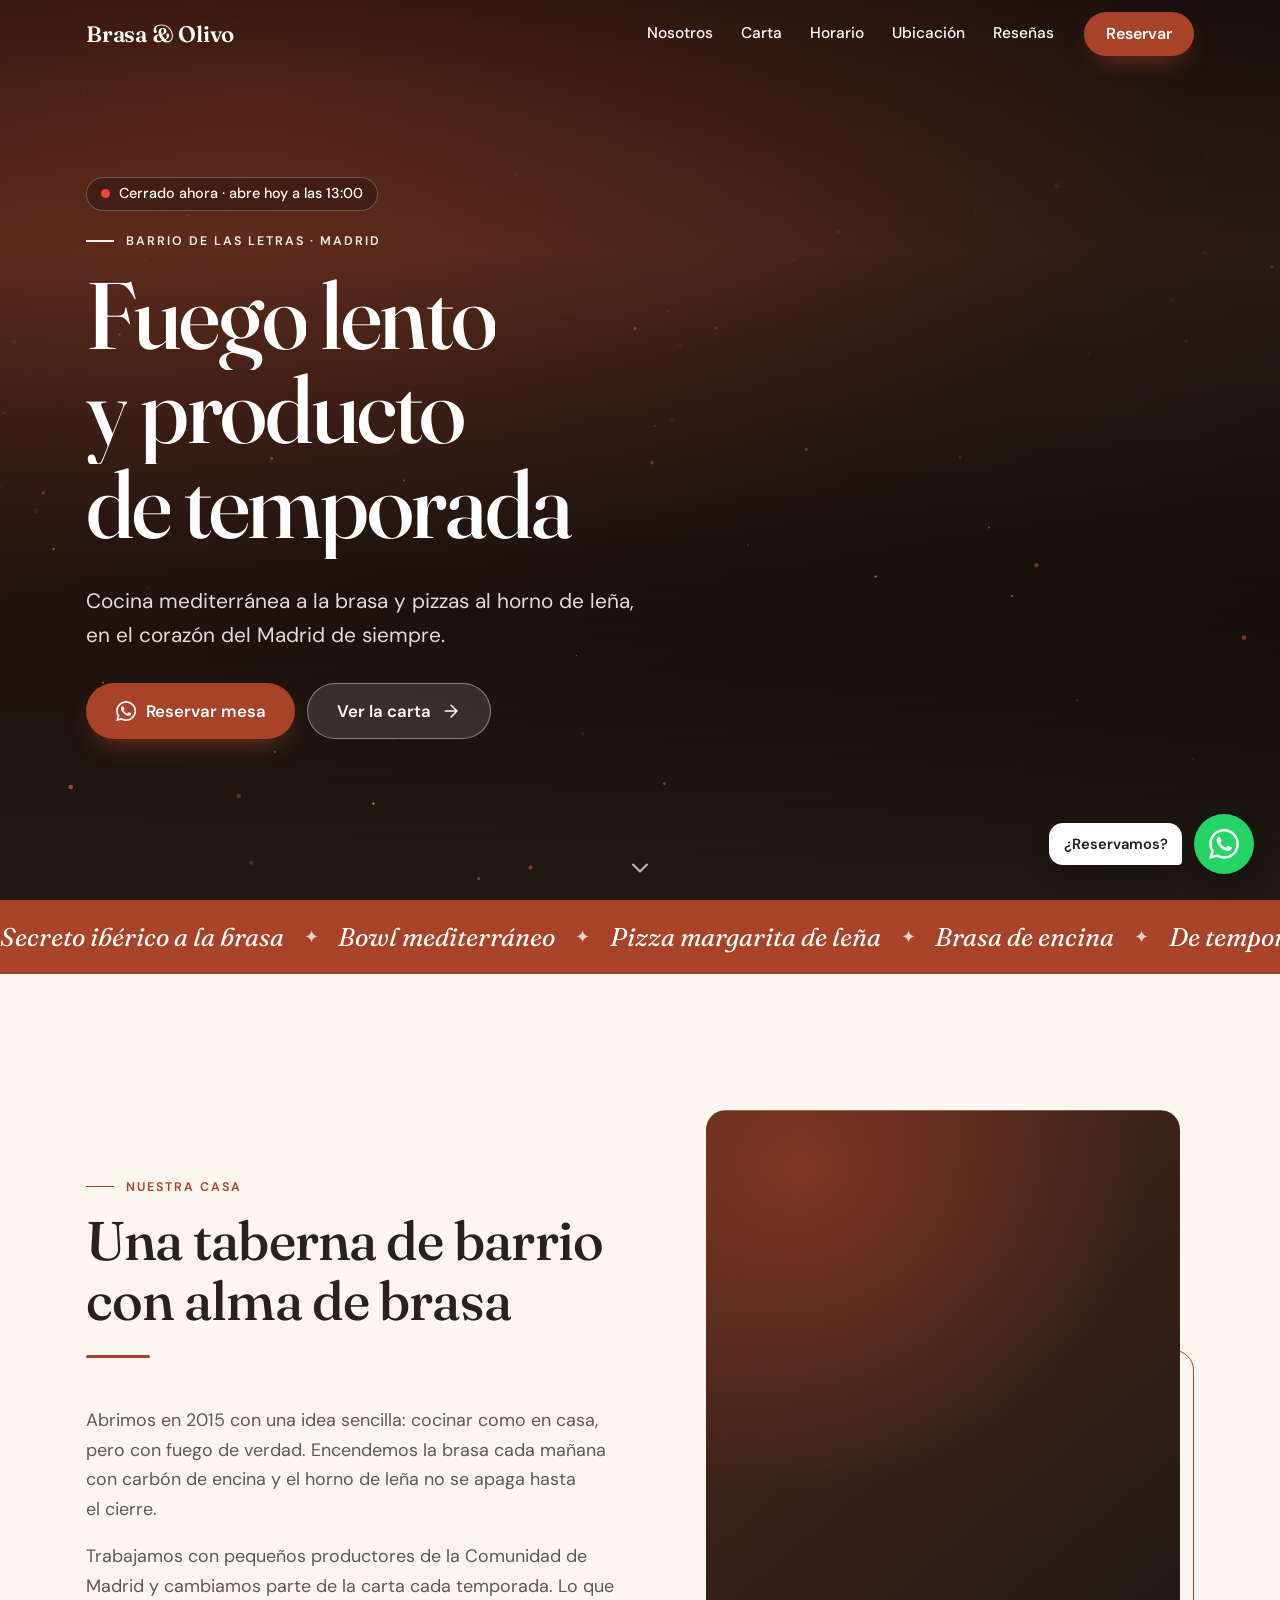
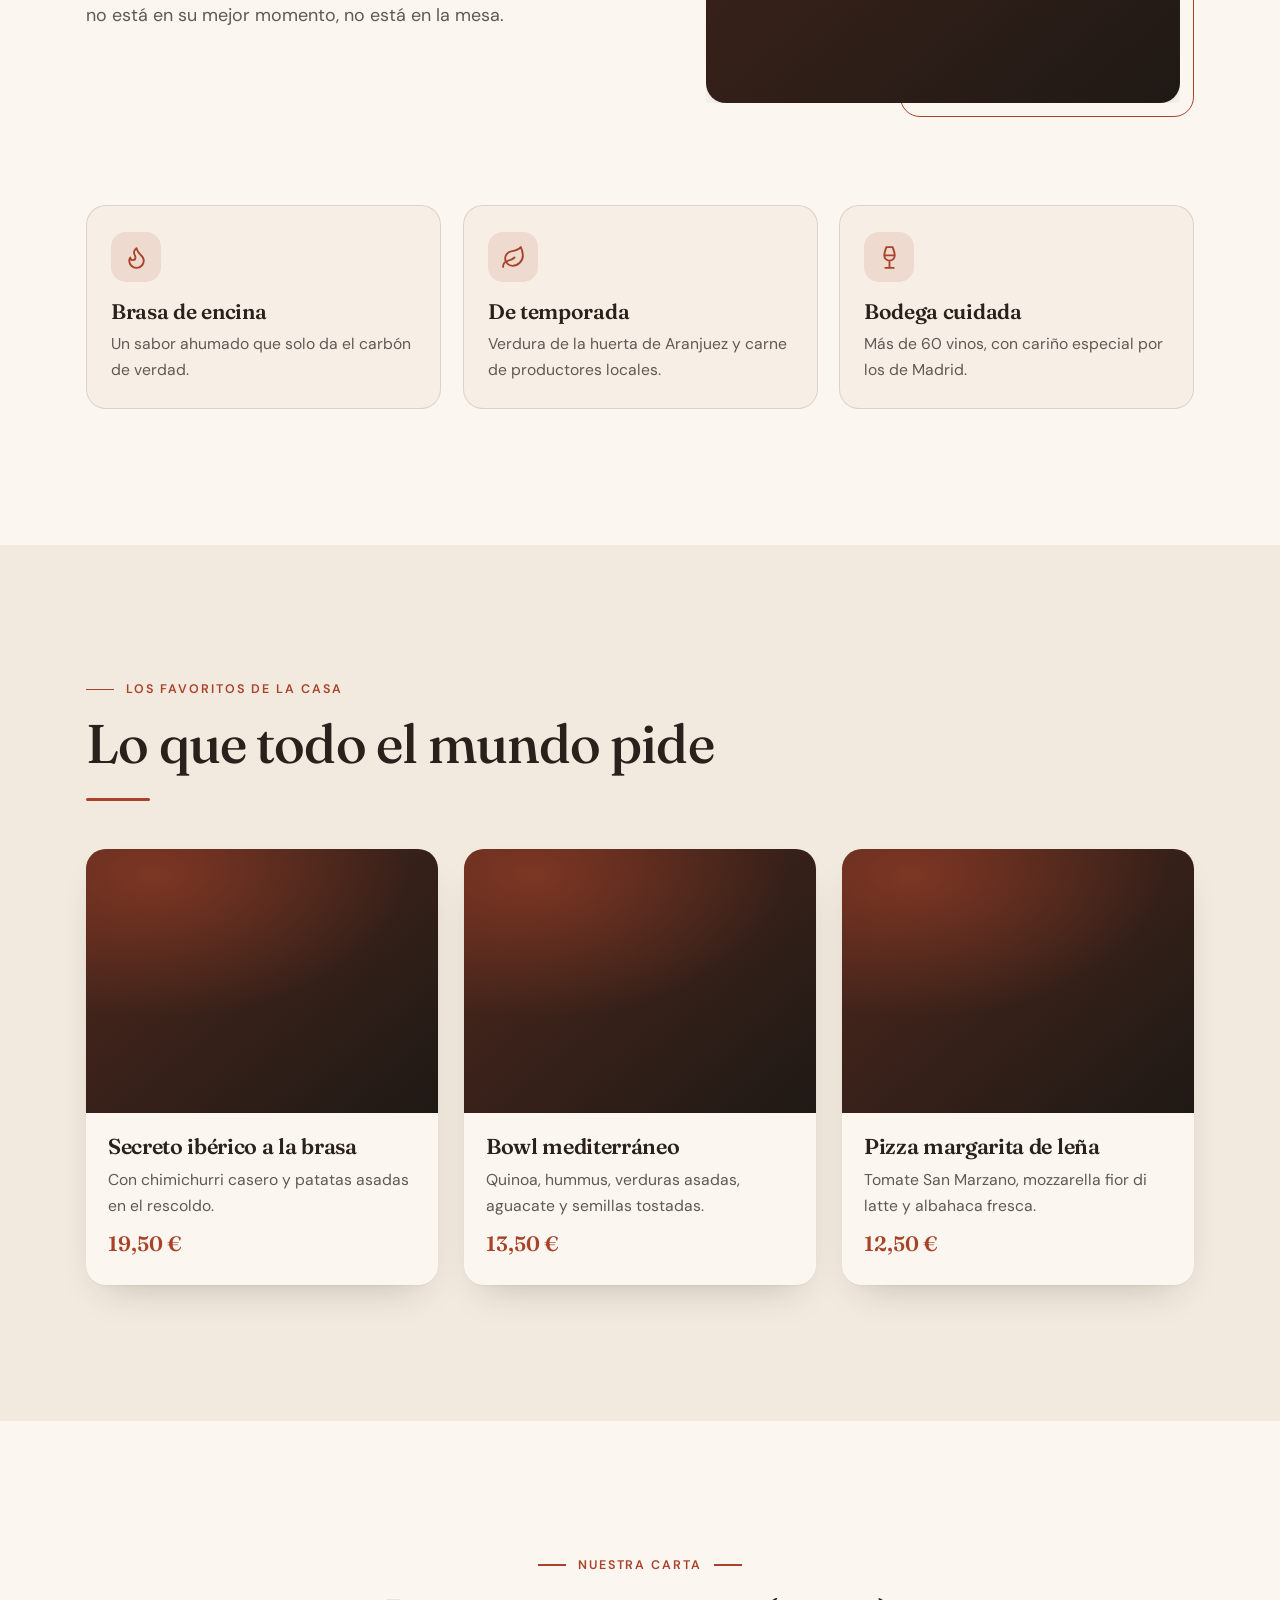
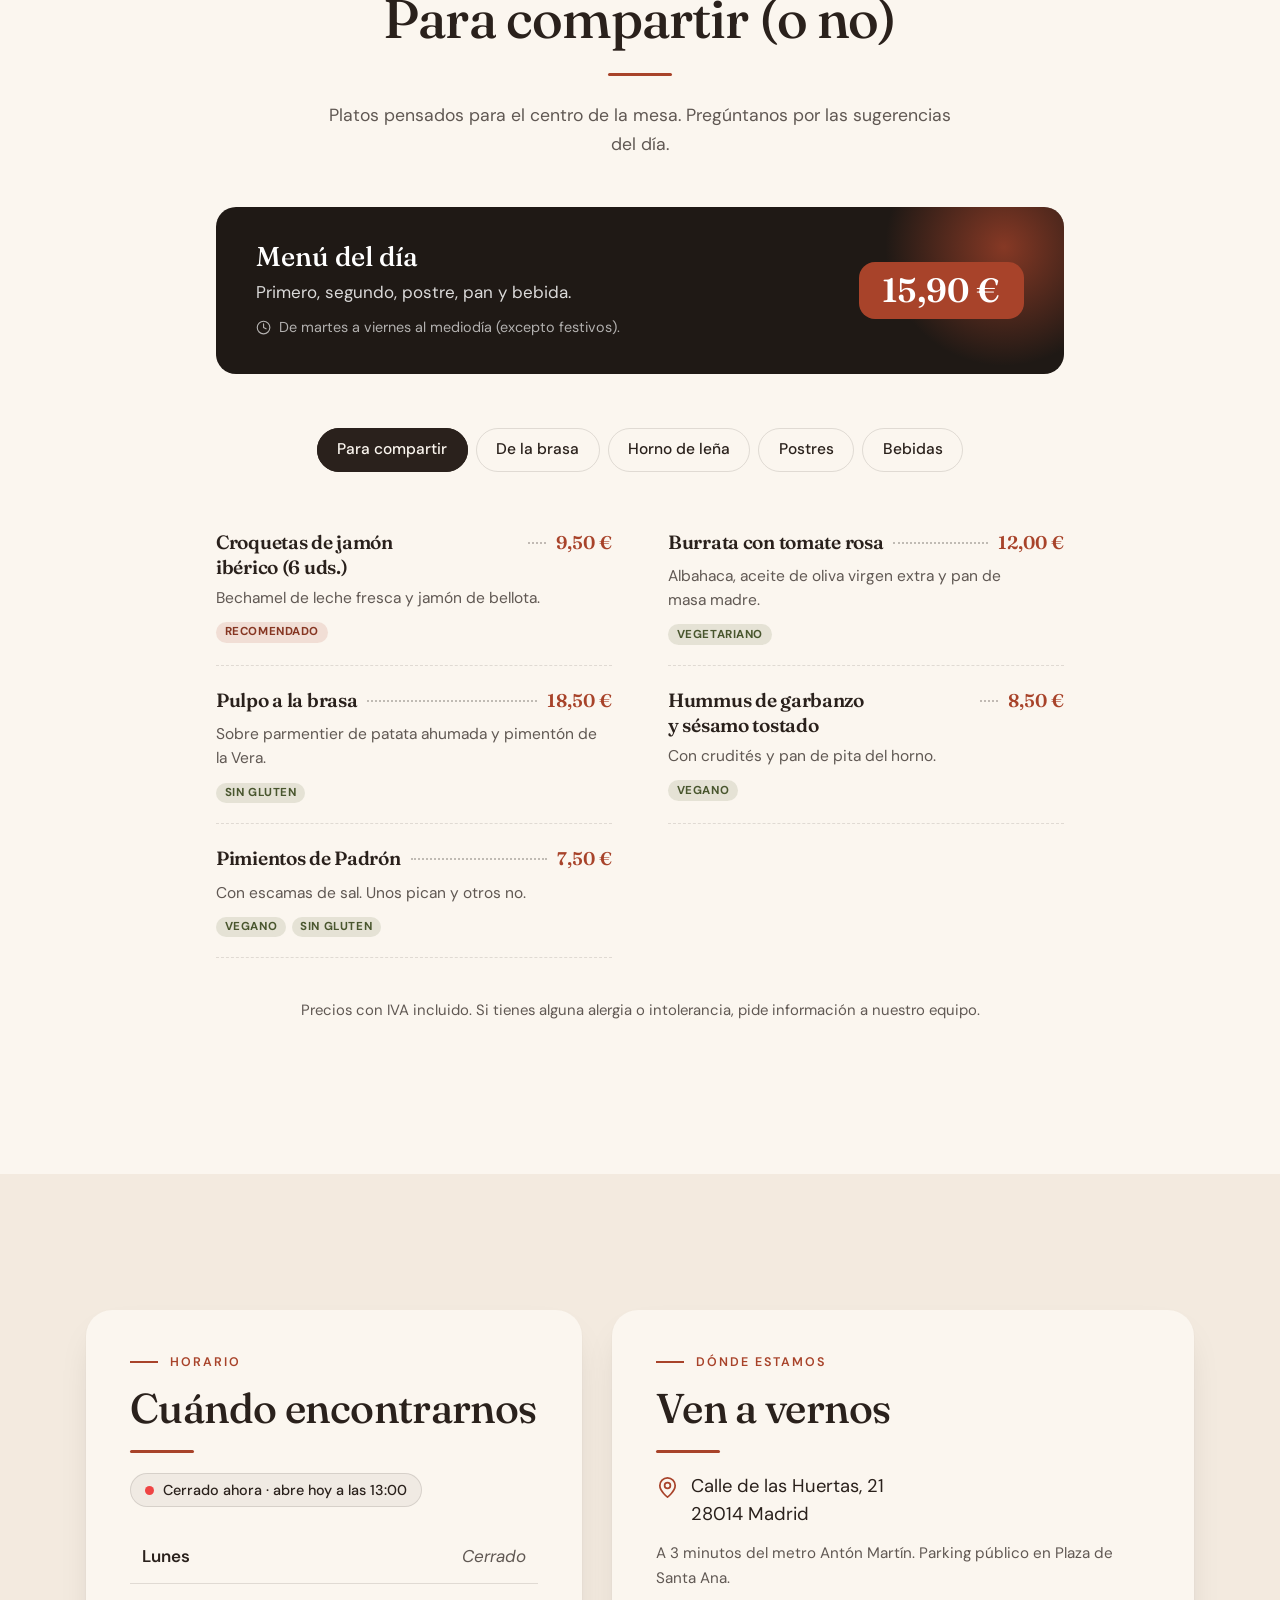
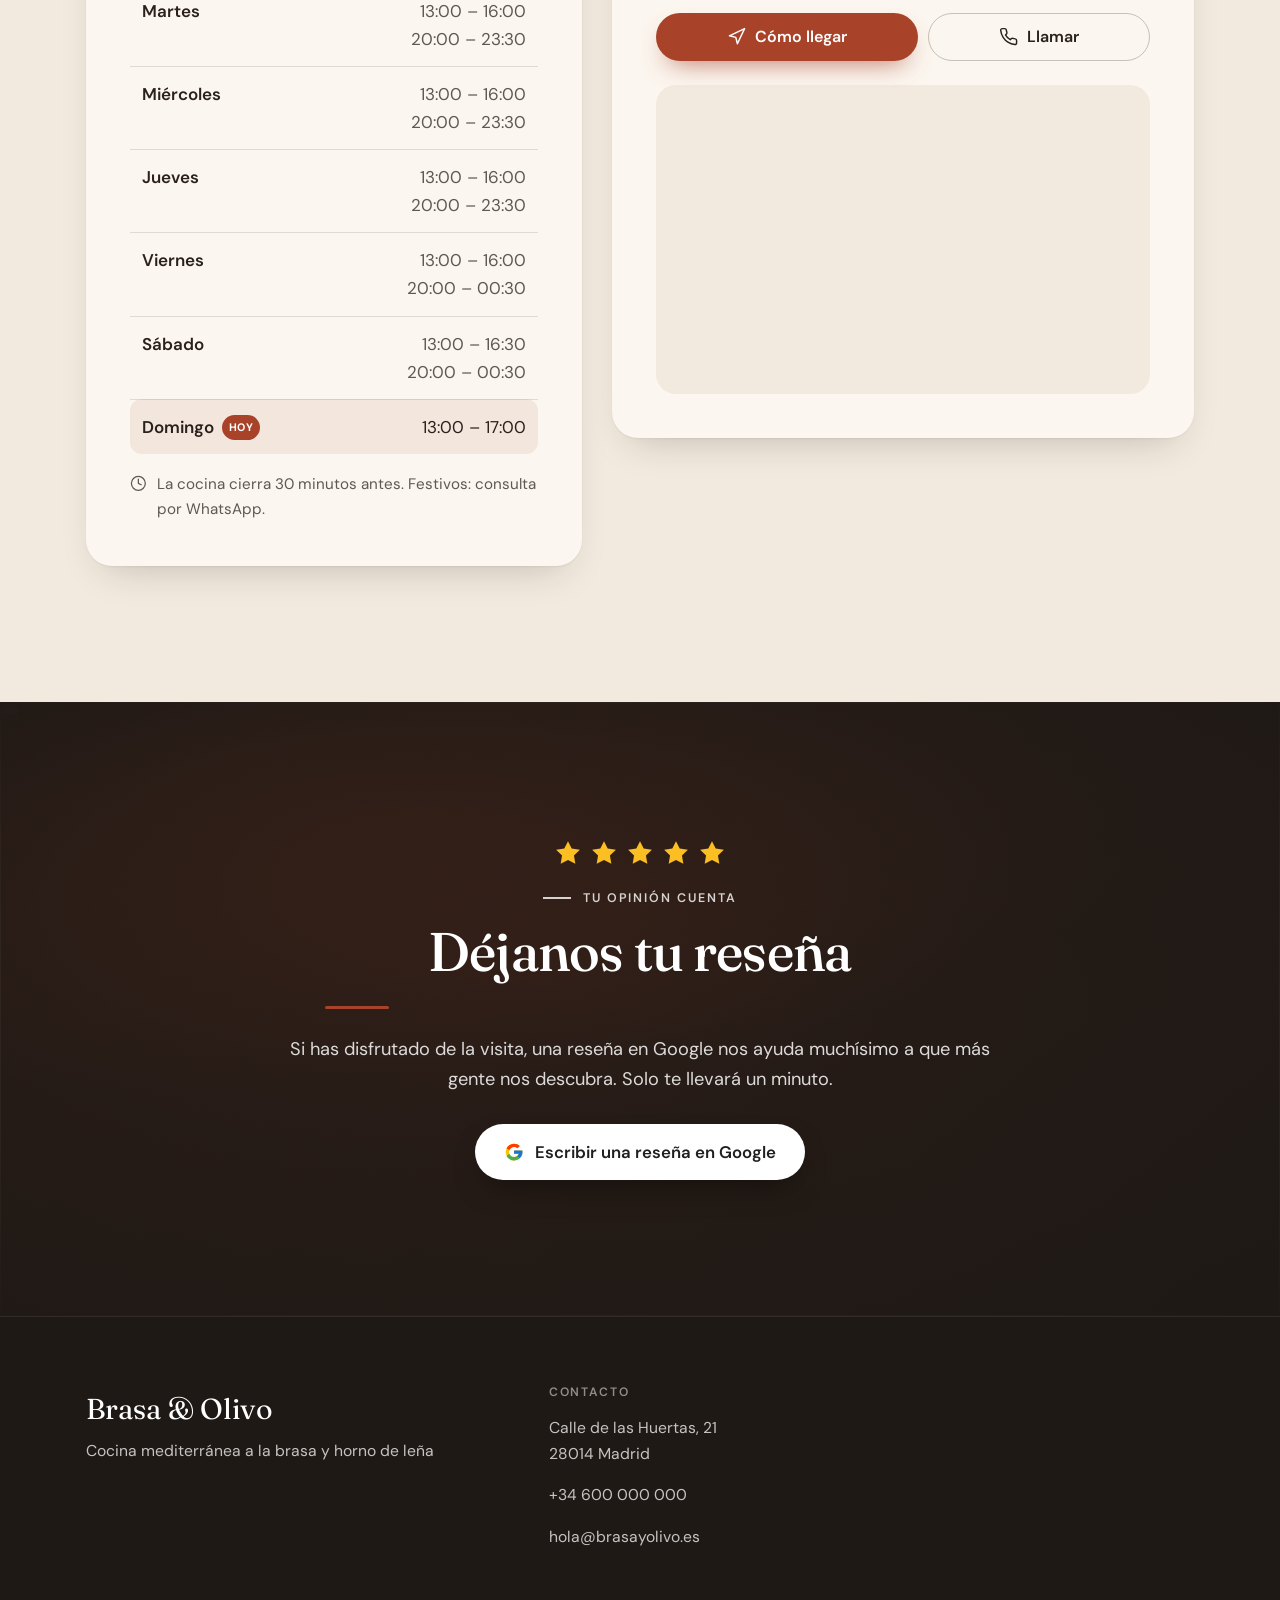
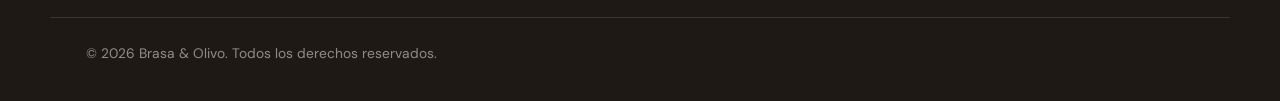
==== commit b6cf721c: "Añadir motion graphics a la web y generador de vídeo promocional - assets/js/movimiento.js: barra de" ====
--- a/index.html
+++ b/index.html
@@ -25,6 +25,7 @@
 <script src="config.js" defer></script>
 <script src="assets/js/plantilla.js" defer></script>
 <script src="assets/js/app.js" defer></script>
+<script src="assets/js/movimiento.js" defer></script>
 </head>
 <body>
 <div id="app"><!--INICIO:CUERPO--><div class="cargando" role="status" aria-label="Cargando"></div><!--FIN:CUERPO--></div>
--- a/assets/css/estilos.css
+++ b/assets/css/estilos.css
@@ -971,6 +971,127 @@
 .error-config h1 { margin-bottom: .6em; font-family: inherit; font-size: 1.6rem; }
 .error-config pre { padding: 14px; overflow: auto; border-radius: 10px; background: #fff; white-space: pre-wrap; }
 
+/* ---------- Motion graphics (assets/js/movimiento.js) ------------------- */
+/* Solo se aplican si ese archivo está activo (clase «mov» en <html>). */
+
+/* Barra de progreso de lectura */
+.progreso {
+  position: fixed;
+  inset: 0 0 auto;
+  z-index: 60;
+  height: 3px;
+  background: linear-gradient(90deg, var(--c-principal), color-mix(in srgb, var(--c-principal) 55%, #FFC46B));
+  transform: scaleX(0);
+  transform-origin: left;
+  pointer-events: none;
+}
+
+/* Títulos palabra a palabra */
+.palabra { display: inline-block; overflow: hidden; padding-bottom: .08em; margin-bottom: -.08em; vertical-align: top; }
+.palabra > span { display: inline-block; transform: translateY(110%) rotate(4deg); transform-origin: left bottom; }
+.titulo-animado--ya .palabra > span { animation: palabra 1s var(--curva) both; animation-delay: calc(var(--p) * 90ms + 250ms); }
+.visible .titulo-animado .palabra > span,
+.visible.titulo-animado .palabra > span { animation: palabra .9s var(--curva) both; animation-delay: calc(var(--p) * 70ms + 120ms); }
+.mov .portada__contenido > .portada__titulo { animation: none; }
+@keyframes palabra { to { transform: none; } }
+
+/* Portada: parallax y chispas */
+.mov .portada__fondo { will-change: transform; }
+.mov .portada__contenido { will-change: transform, opacity; }
+.portada__chispas { position: absolute; inset: 0; z-index: 0; width: 100%; height: 100%; pointer-events: none; mix-blend-mode: screen; }
+.portada__contenido, .portada__bajar { position: relative; z-index: 1; }
+.portada__bajar { position: absolute; }
+
+/* Cinta infinita de platos */
+.cinta {
+  overflow: hidden;
+  padding: 16px 0;
+  background: var(--c-principal);
+  color: var(--c-sobre-principal);
+}
+.cinta__pista { display: flex; width: max-content; animation: cinta var(--duracion, 30s) linear infinite; }
+.cinta:hover .cinta__pista { animation-play-state: paused; }
+.cinta__item {
+  display: inline-flex;
+  align-items: center;
+  font-family: var(--f-titulos);
+  font-size: clamp(1.15rem, 2.6vw, 1.6rem);
+  font-style: italic;
+  white-space: nowrap;
+}
+.cinta__item::after { content: "✦"; margin: 0 1.1em; font-size: .7em; font-style: normal; opacity: .75; }
+@keyframes cinta { to { transform: translateX(-50%); } }
+
+/* Subrayado que se dibuja bajo los títulos de sección */
+.mov .titulo-seccion { position: relative; }
+.mov .titulo-seccion::after {
+  content: "";
+  display: block;
+  width: 64px;
+  height: 3px;
+  margin-top: .45em;
+  border-radius: 3px;
+  background: var(--c-principal);
+  transform: scaleX(0);
+  transform-origin: left;
+  transition: transform 1.1s var(--curva) .5s;
+}
+.cabeza-seccion--centro .titulo-seccion::after { margin-inline: auto; transform-origin: center; }
+.mov .visible .titulo-seccion::after { transform: scaleX(1); }
+
+/* Fotos que se destapan como una cortina */
+.mov .nosotros__foto.revelar .marco-foto,
+.mov .plato-foto.revelar .plato-foto__imagen {
+  clip-path: inset(0 0 100% 0);
+  transition: clip-path 1.3s var(--curva);
+  transition-delay: calc(var(--i, 0) * 90ms + 150ms);
+}
+.mov .nosotros__foto.visible .marco-foto,
+.mov .plato-foto.visible .plato-foto__imagen { clip-path: inset(0 0 0 0); }
+
+/* Tarjetas en 3D con reflejo de luz */
+.inclinable { position: relative; transform-style: preserve-3d; }
+.mov .inclinable.visible { transform: perspective(900px) rotateX(var(--rx, 0deg)) rotateY(var(--ry, 0deg)); }
+.mov .inclinable.visible:hover { transition: transform .2s ease-out, opacity 1s; transition-delay: 0s; }
+.inclinable::after {
+  content: "";
+  position: absolute;
+  inset: 0;
+  border-radius: inherit;
+  background: radial-gradient(420px circle at var(--gx, 50%) var(--gy, 50%), rgb(255 255 255 / .22), transparent 45%);
+  opacity: 0;
+  transition: opacity .4s;
+  pointer-events: none;
+}
+.inclinable:hover::after { opacity: 1; }
+
+/* Botones: brillo que cruza y efecto imán */
+.mov .boton--principal { position: relative; overflow: hidden; isolation: isolate; }
+.mov .boton--principal::after {
+  content: "";
+  position: absolute;
+  inset: 0;
+  z-index: -1;
+  background: linear-gradient(110deg, transparent 30%, rgb(255 255 255 / .35) 50%, transparent 70%);
+  transform: translateX(-120%);
+  animation: brillo 5s var(--curva) 2.5s infinite;
+}
+@keyframes brillo { 0% { transform: translateX(-120%); } 25%, 100% { transform: translateX(120%); } }
+.magnetico { transition: transform .35s var(--curva), background-color .3s, border-color .3s, color .3s, box-shadow .3s; }
+
+/* Pestañas de la carta con píldora deslizante */
+.pestanas__pildora {
+  position: absolute;
+  top: 0;
+  left: 0;
+  border-radius: 999px;
+  background: var(--c-texto);
+  transition: transform .5s var(--curva), width .5s var(--curva), height .5s var(--curva);
+  pointer-events: none;
+}
+.con-pildora .pestana { position: relative; z-index: 1; }
+.con-pildora .pestana[aria-selected="true"] { background: transparent; }
+
 /* ---------- Menos movimiento si el usuario lo prefiere ------------------- */
 @media (prefers-reduced-motion: reduce) {
   html { scroll-behavior: auto; }
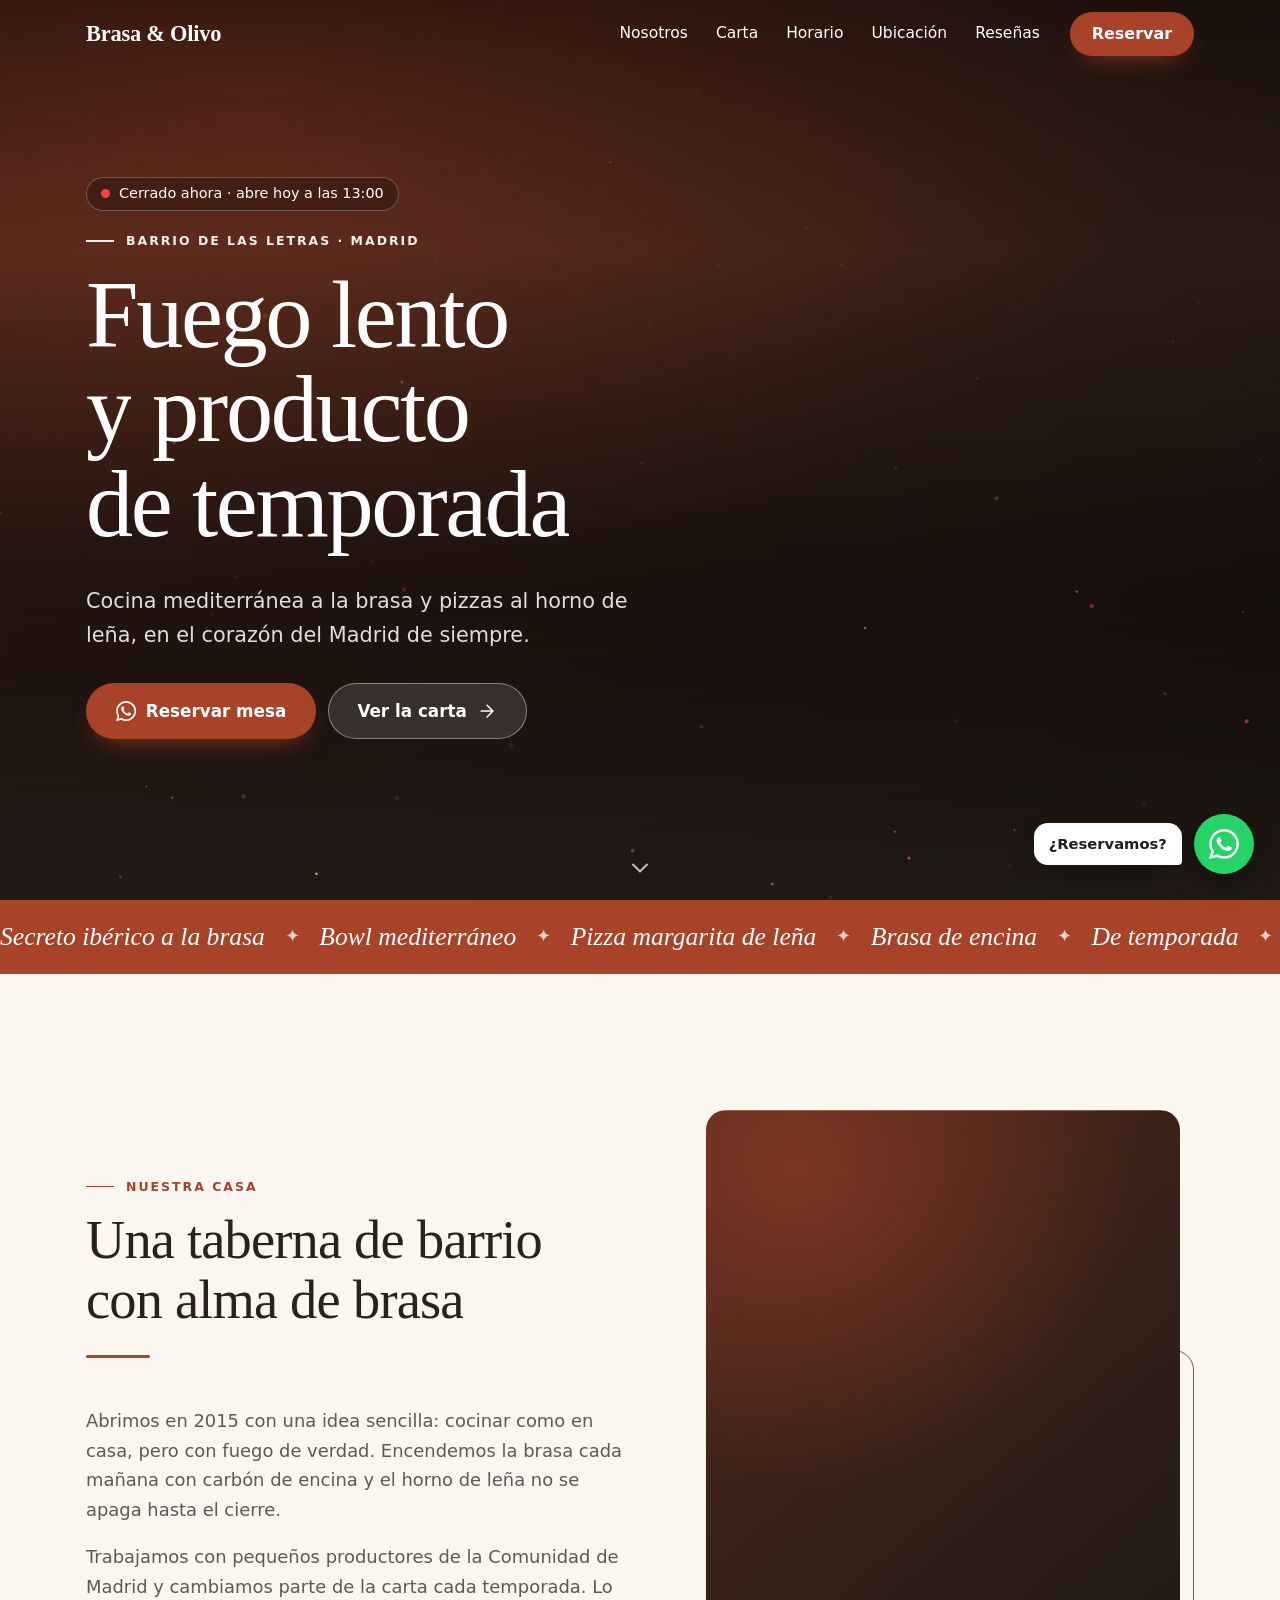
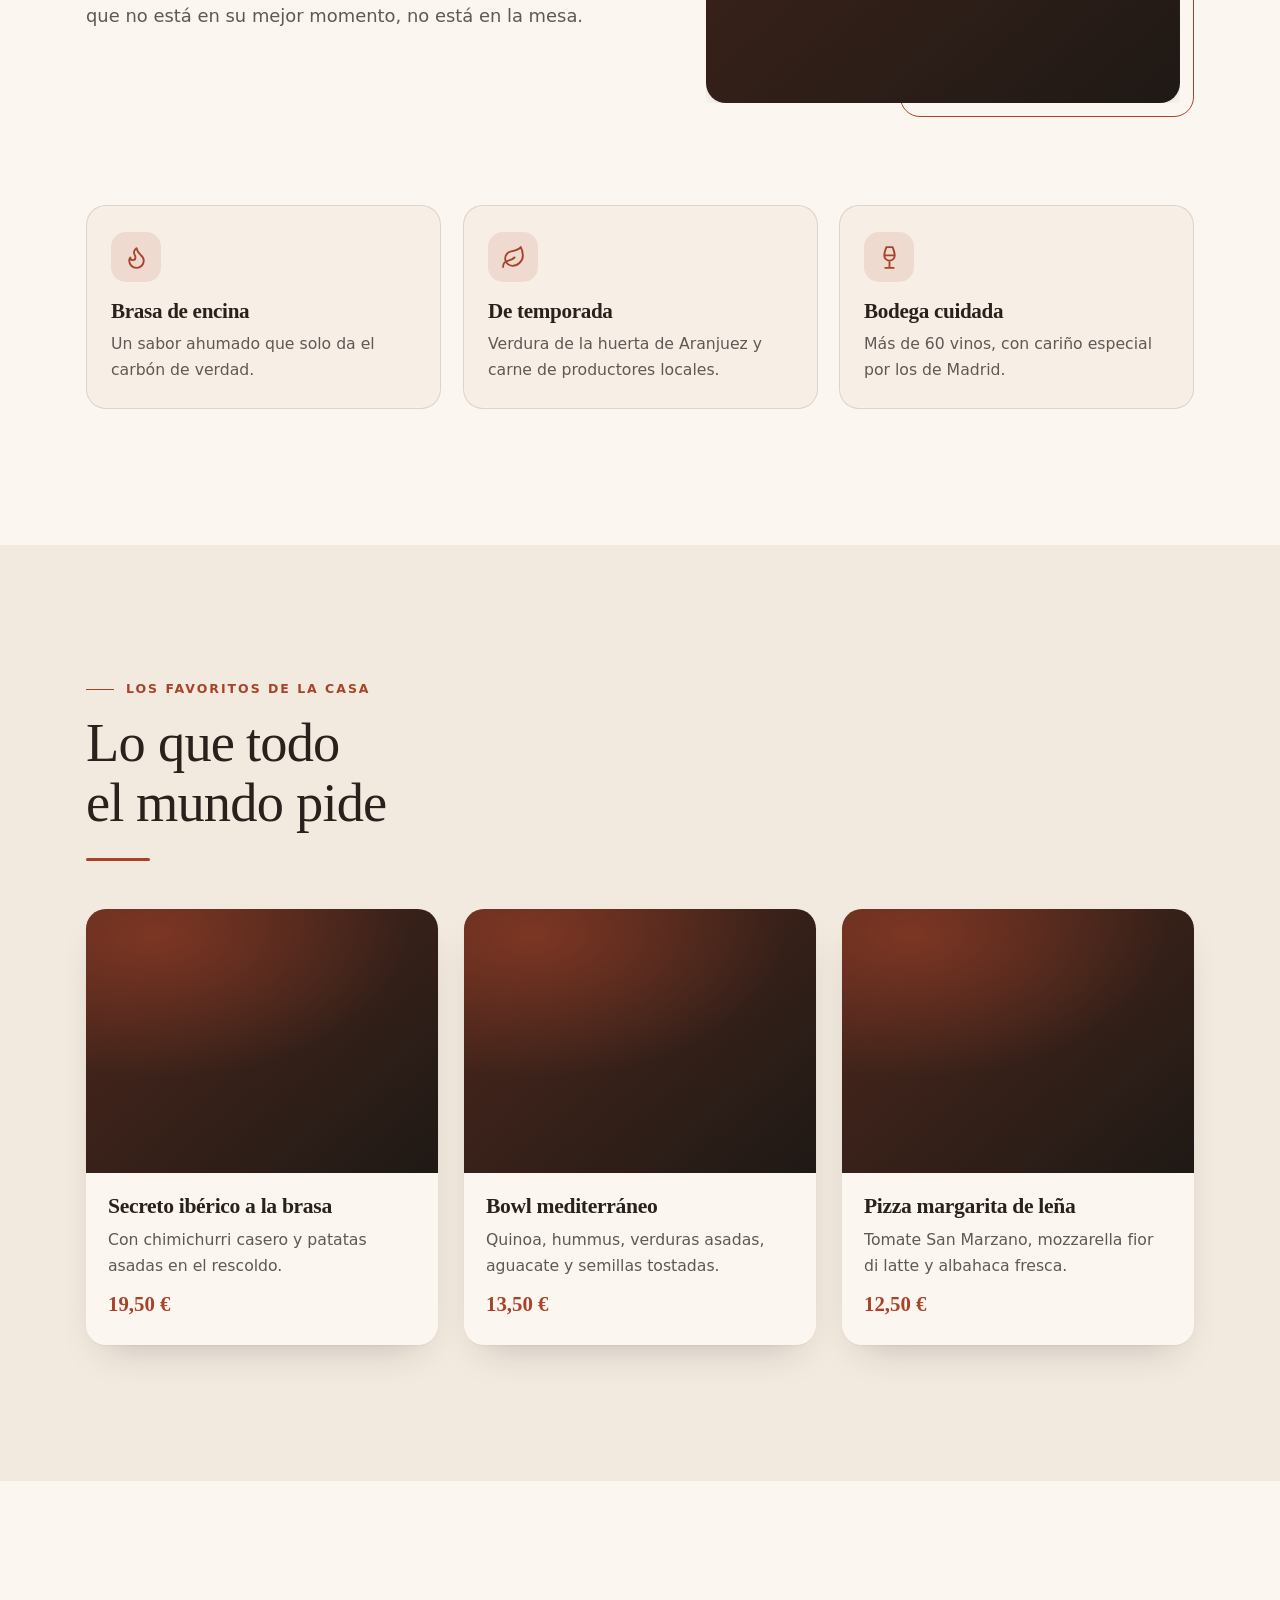
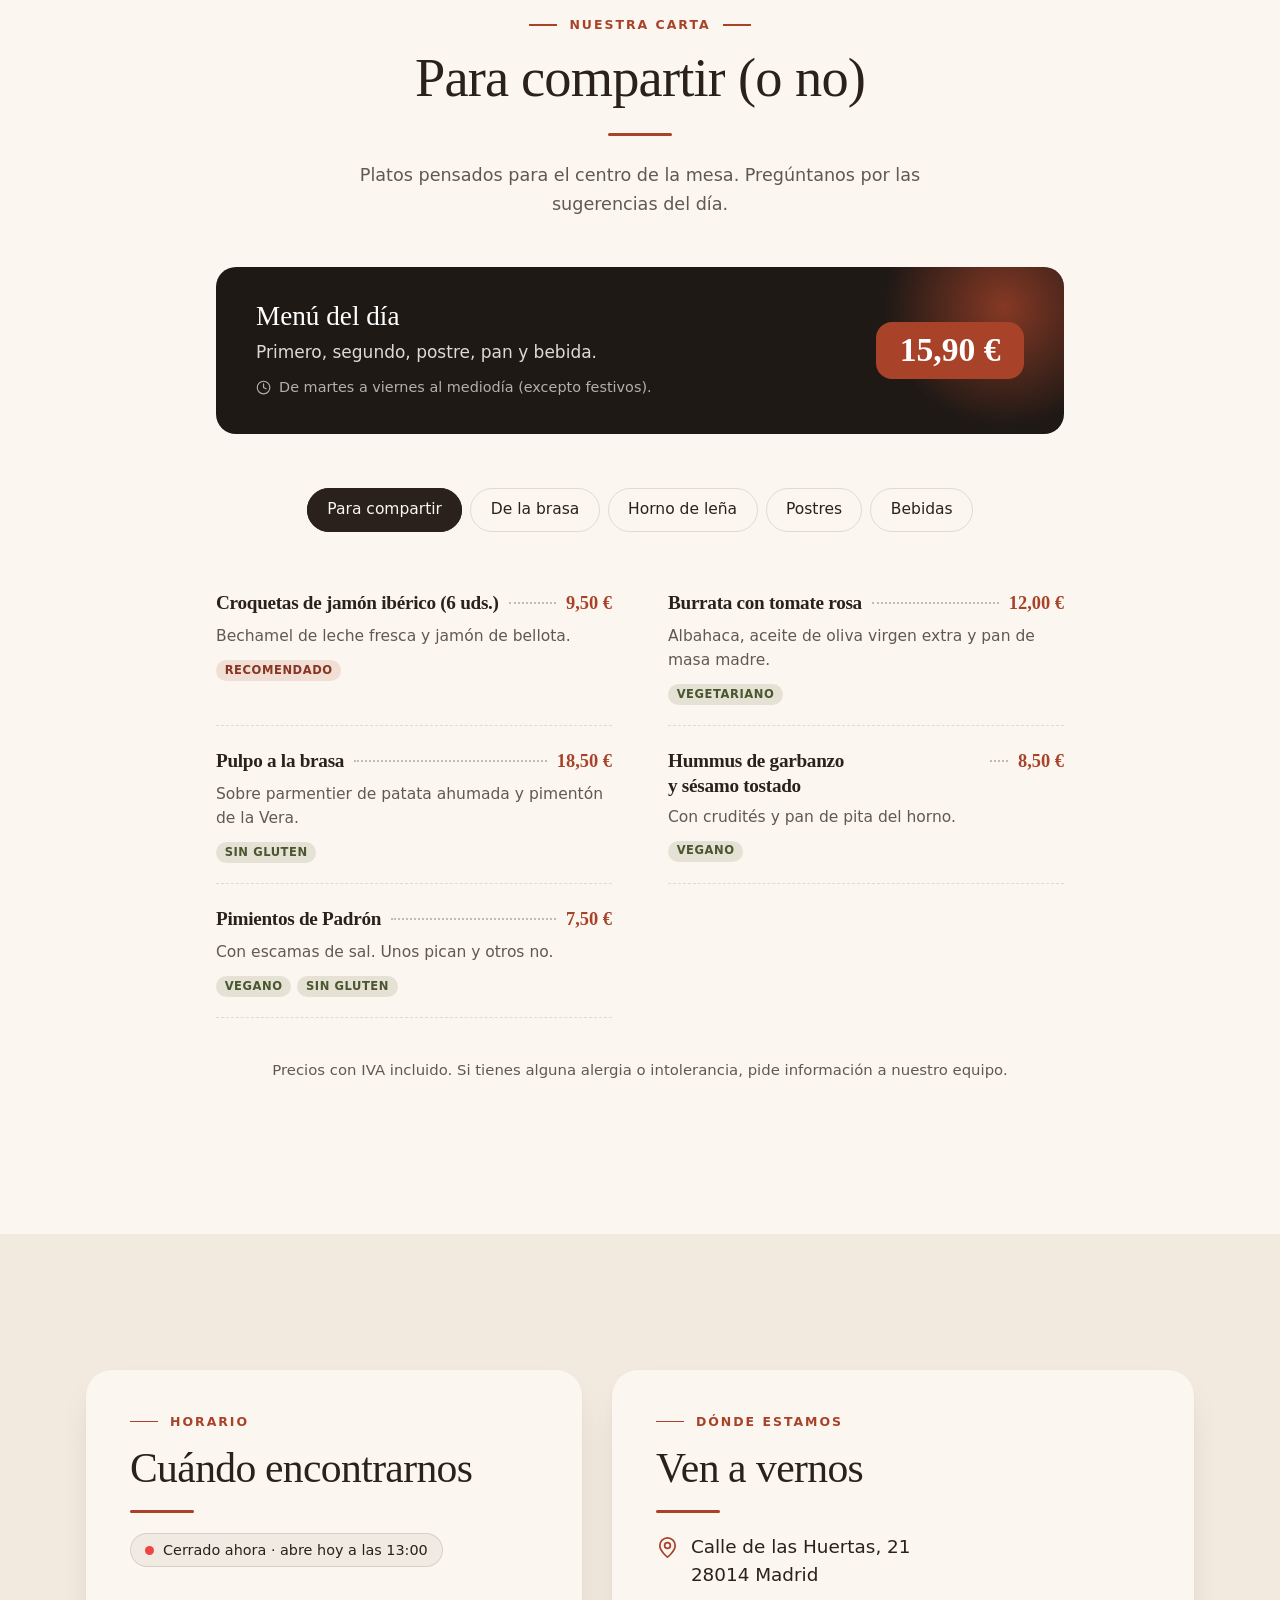
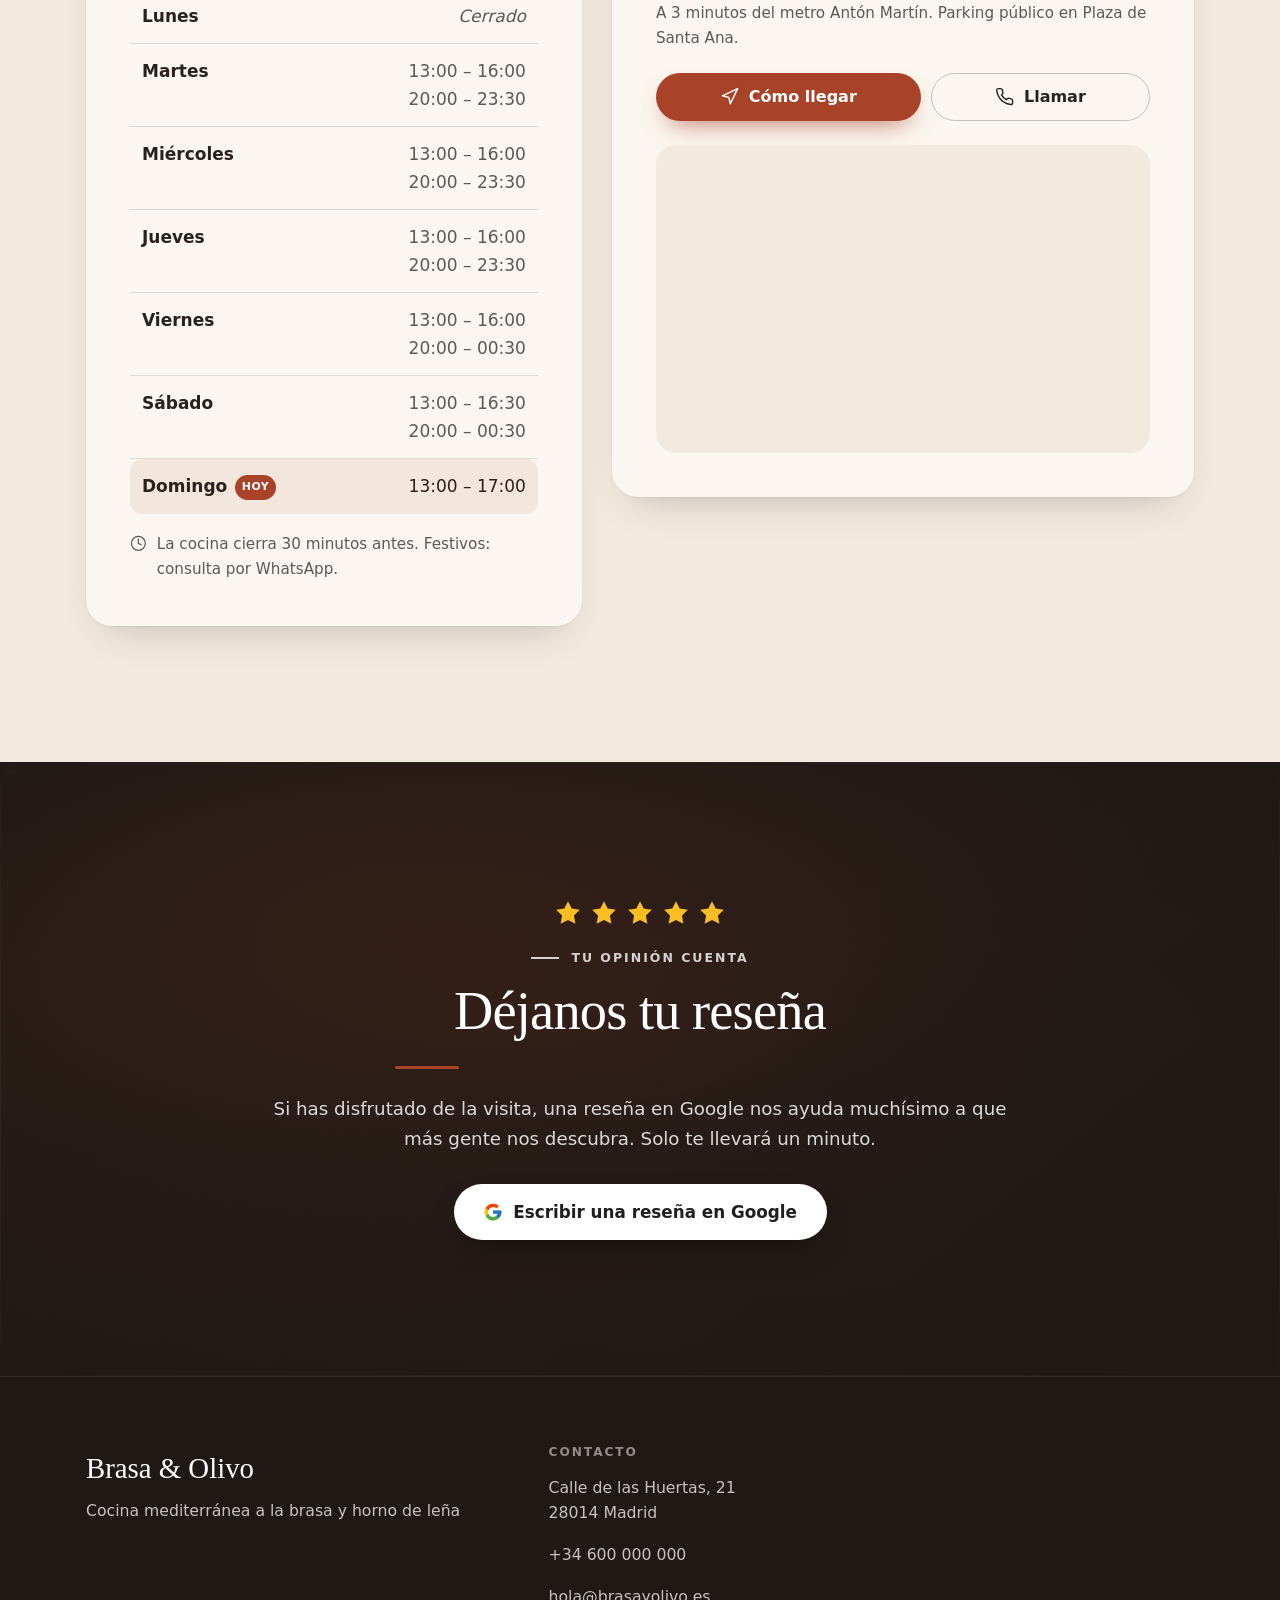
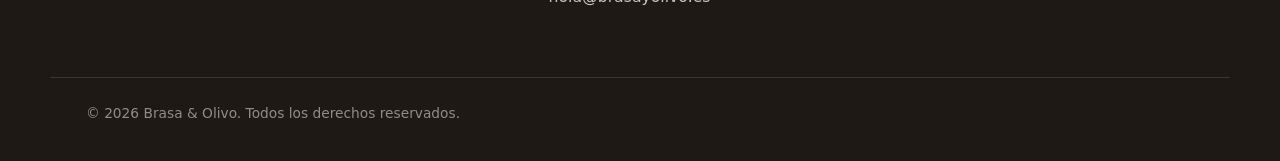
==== commit e0b66c1d: "Publicar web (d585373)" ====
--- a/index.html
+++ b/index.html
@@ -1,5 +1,5 @@
 <!doctype html>
-<html lang="es">
+<html lang="es" data-generada>
 <head>
 <meta charset="utf-8">
 <meta name="viewport" content="width=device-width, initial-scale=1, viewport-fit=cover">
@@ -9,12 +9,121 @@
   Al publicar en GitHub, el título, la descripción y los datos para Google
   se escriben aquí automáticamente a partir de config.js.
 -->
-<!--INICIO:CABECERA-->
-<title>Cargando…</title>
-<!--FIN:CABECERA-->
+<title>Brasa &amp; Olivo · Restaurante mediterráneo en el centro de Madrid</title>
+<meta name="description" content="Cocina mediterránea a la brasa y pizzas al horno de leña en el Barrio de las Letras. Menú del día, terraza y reservas por WhatsApp.">
+<meta name="theme-color" content="#1F1915">
+<link rel="canonical" href="https://alvaroperezdeaguado-art.github.io/web-negocios-locales/">
+<meta property="og:type" content="website">
+<meta property="og:site_name" content="Brasa &amp; Olivo">
+<meta property="og:title" content="Brasa &amp; Olivo · Restaurante mediterráneo en el centro de Madrid">
+<meta property="og:description" content="Cocina mediterránea a la brasa y pizzas al horno de leña en el Barrio de las Letras. Menú del día, terraza y reservas por WhatsApp.">
+<meta property="og:locale" content="es_ES">
+<meta property="og:url" content="https://alvaroperezdeaguado-art.github.io/web-negocios-locales/">
+<meta property="og:image" content="https://images.unsplash.com/photo-1517248135467-4c7edcad34c4?auto=format&amp;fit=crop&amp;q=70&amp;w=1200&amp;h=630">
+<meta property="og:image:width" content="1200">
+<meta property="og:image:height" content="630">
+<meta property="og:image:alt" content="Comedor de Brasa &amp; Olivo con luz cálida y mesas de madera">
+<meta name="twitter:card" content="summary_large_image">
+<meta name="twitter:title" content="Brasa &amp; Olivo · Restaurante mediterráneo en el centro de Madrid">
+<meta name="twitter:description" content="Cocina mediterránea a la brasa y pizzas al horno de leña en el Barrio de las Letras. Menú del día, terraza y reservas por WhatsApp.">
+<meta name="twitter:image" content="https://images.unsplash.com/photo-1517248135467-4c7edcad34c4?auto=format&amp;fit=crop&amp;q=70&amp;w=1200&amp;h=630">
+<link rel="icon" href="data:image/svg+xml,%3Csvg%20xmlns%3D&#39;http%3A%2F%2Fwww.w3.org%2F2000%2Fsvg&#39;%20viewBox%3D&#39;0%200%2064%2064&#39;%3E%3Crect%20width%3D&#39;64&#39;%20height%3D&#39;64&#39;%20rx%3D&#39;16&#39;%20fill%3D&#39;%23A8432A&#39;%2F%3E%3Ctext%20x%3D&#39;32&#39;%20y%3D&#39;44&#39;%20text-anchor%3D&#39;middle&#39;%20font-family%3D&#39;Georgia%2Cserif&#39;%20font-size%3D&#39;36&#39;%20font-weight%3D&#39;700&#39;%20fill%3D&#39;%23FFFFFF&#39;%3EB%3C%2Ftext%3E%3C%2Fsvg%3E">
+<link rel="stylesheet" href="https://fonts.googleapis.com/css2?family=Fraunces:wght@400;500;600;700&amp;family=DM+Sans:wght@400;500;600;700&amp;display=swap" onerror="this.onerror=null;this.href='https://fonts.googleapis.com/css2?family=Fraunces&amp;family=DM+Sans&amp;display=swap'">
+<link rel="preload" as="image" fetchpriority="high" imagesizes="100vw" imagesrcset="https://images.unsplash.com/photo-1517248135467-4c7edcad34c4?auto=format&amp;fit=crop&amp;q=70&amp;w=640 640w, https://images.unsplash.com/photo-1517248135467-4c7edcad34c4?auto=format&amp;fit=crop&amp;q=70&amp;w=960 960w, https://images.unsplash.com/photo-1517248135467-4c7edcad34c4?auto=format&amp;fit=crop&amp;q=70&amp;w=1400 1400w, https://images.unsplash.com/photo-1517248135467-4c7edcad34c4?auto=format&amp;fit=crop&amp;q=70&amp;w=2000 2000w">
+<style id="tema">:root{--c-principal:#A8432A;--c-sobre-principal:#FFFFFF;--c-secundario:#5B6B3A;--c-fondo:#FBF6EF;--c-fondo-alt:#F3EADF;--c-texto:#2A211C;--c-oscuro:#1F1915;--f-titulos:'Fraunces',ui-serif,Georgia,'Times New Roman',serif;--f-texto:'DM Sans',system-ui,-apple-system,'Segoe UI',Roboto,sans-serif}</style>
+<script type="application/ld+json">{
+  "@context": "https://schema.org",
+  "@type": "Restaurant",
+  "name": "Brasa & Olivo",
+  "description": "Cocina mediterránea a la brasa y pizzas al horno de leña en el Barrio de las Letras. Menú del día, terraza y reservas por WhatsApp.",
+  "url": "https://alvaroperezdeaguado-art.github.io/web-negocios-locales/",
+  "hasMenu": "https://alvaroperezdeaguado-art.github.io/web-negocios-locales/#carta",
+  "image": "https://images.unsplash.com/photo-1517248135467-4c7edcad34c4?auto=format&fit=crop&q=70&w=1200&h=630",
+  "telephone": "+34 600 000 000",
+  "email": "hola@brasayolivo.es",
+  "priceRange": "€€",
+  "servesCuisine": "Mediterránea",
+  "address": {
+    "@type": "PostalAddress",
+    "streetAddress": "Calle de las Huertas, 21",
+    "postalCode": "28014",
+    "addressLocality": "Madrid",
+    "addressRegion": "Madrid",
+    "addressCountry": "ES"
+  },
+  "openingHoursSpecification": [
+    {
+      "@type": "OpeningHoursSpecification",
+      "dayOfWeek": "https://schema.org/Tuesday",
+      "opens": "13:00",
+      "closes": "16:00"
+    },
+    {
+      "@type": "OpeningHoursSpecification",
+      "dayOfWeek": "https://schema.org/Tuesday",
+      "opens": "20:00",
+      "closes": "23:30"
+    },
+    {
+      "@type": "OpeningHoursSpecification",
+      "dayOfWeek": "https://schema.org/Wednesday",
+      "opens": "13:00",
+      "closes": "16:00"
+    },
+    {
+      "@type": "OpeningHoursSpecification",
+      "dayOfWeek": "https://schema.org/Wednesday",
+      "opens": "20:00",
+      "closes": "23:30"
+    },
+    {
+      "@type": "OpeningHoursSpecification",
+      "dayOfWeek": "https://schema.org/Thursday",
+      "opens": "13:00",
+      "closes": "16:00"
+    },
+    {
+      "@type": "OpeningHoursSpecification",
+      "dayOfWeek": "https://schema.org/Thursday",
+      "opens": "20:00",
+      "closes": "23:30"
+    },
+    {
+      "@type": "OpeningHoursSpecification",
+      "dayOfWeek": "https://schema.org/Friday",
+      "opens": "13:00",
+      "closes": "16:00"
+    },
+    {
+      "@type": "OpeningHoursSpecification",
+      "dayOfWeek": "https://schema.org/Friday",
+      "opens": "20:00",
+      "closes": "00:30"
+    },
+    {
+      "@type": "OpeningHoursSpecification",
+      "dayOfWeek": "https://schema.org/Saturday",
+      "opens": "13:00",
+      "closes": "16:30"
+    },
+    {
+      "@type": "OpeningHoursSpecification",
+      "dayOfWeek": "https://schema.org/Saturday",
+      "opens": "20:00",
+      "closes": "00:30"
+    },
+    {
+      "@type": "OpeningHoursSpecification",
+      "dayOfWeek": "https://schema.org/Sunday",
+      "opens": "13:00",
+      "closes": "17:00"
+    }
+  ],
+  "acceptsReservations": true
+}</script>
 <link rel="preconnect" href="https://fonts.googleapis.com">
 <link rel="preconnect" href="https://fonts.gstatic.com" crossorigin>
-<link rel="stylesheet" href="assets/css/estilos.css">
+<link rel="stylesheet" href="assets/css/estilos.css?v=d5853732">
 <script>
   document.documentElement.className += ' js';
   window.erroresConfig = [];
@@ -22,12 +131,12 @@
     if (e.filename && /config\.js/.test(e.filename)) window.erroresConfig.push({ mensaje: e.message, linea: e.lineno });
   });
 </script>
-<script src="config.js" defer></script>
-<script src="assets/js/plantilla.js" defer></script>
-<script src="assets/js/app.js" defer></script>
-<script src="assets/js/movimiento.js" defer></script>
+<script src="config.js?v=d5853732" defer></script>
+<script src="assets/js/plantilla.js?v=d5853732" defer></script>
+<script src="assets/js/app.js?v=d5853732" defer></script>
+<script src="assets/js/movimiento.js?v=d5853732" defer></script>
 </head>
 <body>
-<div id="app"><!--INICIO:CUERPO--><div class="cargando" role="status" aria-label="Cargando"></div><!--FIN:CUERPO--></div>
+<div id="app"><a class="saltar" href="#contenido">Saltar al contenido</a><header class="cabecera" data-cabecera><div class="contenedor cabecera__barra"><a class="marca" href="#inicio">Brasa &amp; Olivo</a><nav class="nav" id="nav" aria-label="Navegación principal"><ul class="nav__lista"><li><a href="#nosotros" style="--i:0">Nosotros</a></li><li><a href="#carta" style="--i:1">Carta</a></li><li><a href="#horario" style="--i:2">Horario</a></li><li><a href="#ubicacion" style="--i:3">Ubicación</a></li><li><a href="#resenas" style="--i:4">Reseñas</a></li></ul><a class="boton boton--principal nav__reservar" href="https://wa.me/34600000000?text=%C2%A1Hola!%20Me%20gustar%C3%ADa%20reservar%20una%20mesa." target="_blank" rel="noopener" style="--i:5">Reservar</a></nav><a class="boton boton--principal boton--peq cabecera__reservar" href="https://wa.me/34600000000?text=%C2%A1Hola!%20Me%20gustar%C3%ADa%20reservar%20una%20mesa." target="_blank" rel="noopener">Reservar</a><button class="nav-boton" type="button" aria-controls="nav" aria-expanded="false" aria-label="Abrir menú" data-nav-boton data-abrir="Abrir menú" data-cerrar="Cerrar menú"><span class="nav-boton__lineas" aria-hidden="true"></span></button></div></header><main id="contenido"><section class="portada" id="inicio"><div class="portada__fondo marco-foto"><img src="https://images.unsplash.com/photo-1517248135467-4c7edcad34c4?auto=format&amp;fit=crop&amp;q=70&amp;w=960" alt="Comedor de Brasa &amp; Olivo con luz cálida y mesas de madera" srcset="https://images.unsplash.com/photo-1517248135467-4c7edcad34c4?auto=format&amp;fit=crop&amp;q=70&amp;w=640 640w, https://images.unsplash.com/photo-1517248135467-4c7edcad34c4?auto=format&amp;fit=crop&amp;q=70&amp;w=960 960w, https://images.unsplash.com/photo-1517248135467-4c7edcad34c4?auto=format&amp;fit=crop&amp;q=70&amp;w=1400 1400w, https://images.unsplash.com/photo-1517248135467-4c7edcad34c4?auto=format&amp;fit=crop&amp;q=70&amp;w=2000 2000w" sizes="100vw" fetchpriority="high" decoding="async" onerror="this.onerror=null;this.classList.add('img-rota')"></div><div class="contenedor portada__contenido"><p class="estado" data-estado hidden><span class="estado__punto" aria-hidden="true"></span><span data-estado-texto></span></p><p class="antetitulo">Barrio de las Letras · Madrid</p><h1 class="portada__titulo">Fuego lento y producto de temporada</h1><p class="portada__subtitulo">Cocina mediterránea a la brasa y pizzas al horno de leña, en el corazón del Madrid de siempre.</p><div class="portada__botones"><a class="boton boton--principal boton--grande" href="https://wa.me/34600000000?text=%C2%A1Hola!%20Me%20gustar%C3%ADa%20reservar%20una%20mesa." target="_blank" rel="noopener"><svg class="icono" viewBox="0 0 24 24" aria-hidden="true" focusable="false"><path fill="currentColor" d="M17.47 14.38c-.3-.15-1.76-.87-2.03-.97-.27-.1-.47-.15-.67.15-.2.3-.77.97-.94 1.16-.17.2-.35.22-.64.07-.3-.15-1.26-.46-2.39-1.47-.88-.79-1.48-1.76-1.65-2.06-.17-.3-.02-.46.13-.6.13-.14.3-.35.45-.52.15-.17.2-.3.3-.5.1-.2.05-.37-.03-.52-.07-.15-.67-1.61-.92-2.2-.24-.58-.49-.5-.67-.51h-.57c-.2 0-.52.07-.79.37-.27.3-1.04 1.02-1.04 2.48s1.07 2.88 1.21 3.07c.15.2 2.1 3.2 5.08 4.49.71.31 1.26.49 1.7.63.71.22 1.36.19 1.87.12.57-.09 1.76-.72 2-1.41.25-.7.25-1.29.18-1.42-.08-.12-.28-.2-.57-.34m-5.42 7.4h-.01a9.87 9.87 0 0 1-5.03-1.38l-.36-.21-3.74.98 1-3.65-.24-.37a9.86 9.86 0 0 1-1.51-5.26c0-5.45 4.44-9.88 9.89-9.88 2.64 0 5.12 1.03 6.99 2.9a9.83 9.83 0 0 1 2.89 6.99c0 5.45-4.44 9.88-9.88 9.88m8.41-18.3A11.82 11.82 0 0 0 12.05 0C5.5 0 .16 5.34.16 11.89c0 2.1.55 4.14 1.59 5.95L.06 24l6.3-1.65a11.88 11.88 0 0 0 5.68 1.45h.01c6.55 0 11.89-5.34 11.89-11.89 0-3.18-1.24-6.17-3.48-8.41z"/></svg>Reservar mesa</a><a class="boton boton--cristal boton--grande" href="#carta">Ver la carta<svg class="icono" viewBox="0 0 24 24" aria-hidden="true" focusable="false" fill="none" stroke="currentColor" stroke-width="1.8" stroke-linecap="round" stroke-linejoin="round"><path d="M5 12h14M12 5l7 7-7 7"/></svg></a></div></div><a class="portada__bajar" href="#nosotros" tabindex="-1" aria-hidden="true"><svg class="icono" viewBox="0 0 24 24" aria-hidden="true" focusable="false" fill="none" stroke="currentColor" stroke-width="1.8" stroke-linecap="round" stroke-linejoin="round"><path d="m6 9 6 6 6-6"/></svg></a></section><section class="seccion" id="nosotros"><div class="contenedor nosotros"><div class="nosotros__texto"><header class="cabeza-seccion revelar"><p class="antetitulo">Nuestra casa</p><h2 class="titulo-seccion">Una taberna de barrio con alma de brasa</h2></header><p class="revelar" style="--i:1">Abrimos en 2015 con una idea sencilla: cocinar como en casa, pero con fuego de verdad. Encendemos la brasa cada mañana con carbón de encina y el horno de leña no se apaga hasta el cierre.</p><p class="revelar" style="--i:2">Trabajamos con pequeños productores de la Comunidad de Madrid y cambiamos parte de la carta cada temporada. Lo que no está en su mejor momento, no está en la mesa.</p></div><figure class="nosotros__foto revelar"><div class="marco-foto"><img src="https://images.unsplash.com/photo-1414235077428-338989a2e8c0?auto=format&amp;fit=crop&amp;q=70&amp;w=800&amp;h=1000" alt="Plato emplatado en la cocina de Brasa &amp; Olivo" srcset="https://images.unsplash.com/photo-1414235077428-338989a2e8c0?auto=format&amp;fit=crop&amp;q=70&amp;w=480&amp;h=600 480w, https://images.unsplash.com/photo-1414235077428-338989a2e8c0?auto=format&amp;fit=crop&amp;q=70&amp;w=800&amp;h=1000 800w, https://images.unsplash.com/photo-1414235077428-338989a2e8c0?auto=format&amp;fit=crop&amp;q=70&amp;w=1200&amp;h=1500 1200w" sizes="(min-width: 900px) 45vw, 100vw" loading="lazy" decoding="async" onerror="this.onerror=null;this.classList.add('img-rota')"></div></figure></div><div class="contenedor"><ul class="puntos"><li class="punto revelar" style="--i:0"><span class="punto__icono"><svg class="icono" viewBox="0 0 24 24" aria-hidden="true" focusable="false" fill="none" stroke="currentColor" stroke-width="1.8" stroke-linecap="round" stroke-linejoin="round"><path d="M8.5 14.5A2.5 2.5 0 0 0 11 12c0-1.38-.5-2-1-3-1.07-2.14-.22-4.05 2-6 .5 2.5 2 4.9 4 6.5 2 1.6 3 3.5 3 5.5a7 7 0 1 1-14 0c0-1.15.43-2.29 1-3a2.5 2.5 0 0 0 2.5 2.5z"/></svg></span><h3>Brasa de encina</h3><p>Un sabor ahumado que solo da el carbón de verdad.</p></li><li class="punto revelar" style="--i:1"><span class="punto__icono"><svg class="icono" viewBox="0 0 24 24" aria-hidden="true" focusable="false" fill="none" stroke="currentColor" stroke-width="1.8" stroke-linecap="round" stroke-linejoin="round"><path d="M11 20A7 7 0 0 1 9.8 6.1C15.5 5 17 4.48 19 2c1 2 2 4.18 2 8 0 5.5-4.78 10-10 10Z"/><path d="M2 21c0-3 1.85-5.36 5.08-6C9.5 14.52 12 13 13 12"/></svg></span><h3>De temporada</h3><p>Verdura de la huerta de Aranjuez y carne de productores locales.</p></li><li class="punto revelar" style="--i:2"><span class="punto__icono"><svg class="icono" viewBox="0 0 24 24" aria-hidden="true" focusable="false" fill="none" stroke="currentColor" stroke-width="1.8" stroke-linecap="round" stroke-linejoin="round"><path d="M8 22h8M7 10h10M12 15v7M12 15a5 5 0 0 0 5-5c0-2-.5-4-2-8H9c-1.5 4-2 6-2 8a5 5 0 0 0 5 5Z"/></svg></span><h3>Bodega cuidada</h3><p>Más de 60 vinos, con cariño especial por los de Madrid.</p></li></ul></div></section><section class="seccion seccion--alterna" id="destacados"><div class="contenedor"><header class="cabeza-seccion revelar"><p class="antetitulo">Los favoritos de la casa</p><h2 class="titulo-seccion">Lo que todo el mundo pide</h2></header><ul class="destacados"><li class="plato-foto revelar" style="--i:0"><div class="plato-foto__imagen marco-foto"><img src="https://images.unsplash.com/photo-1504674900247-0877df9cc836?auto=format&amp;fit=crop&amp;q=70&amp;w=600&amp;h=450" alt="Carne a la brasa con guarnición de verduras" srcset="https://images.unsplash.com/photo-1504674900247-0877df9cc836?auto=format&amp;fit=crop&amp;q=70&amp;w=400&amp;h=300 400w, https://images.unsplash.com/photo-1504674900247-0877df9cc836?auto=format&amp;fit=crop&amp;q=70&amp;w=600&amp;h=450 600w, https://images.unsplash.com/photo-1504674900247-0877df9cc836?auto=format&amp;fit=crop&amp;q=70&amp;w=900&amp;h=675 900w" sizes="(min-width: 768px) 33vw, 82vw" loading="lazy" decoding="async" onerror="this.onerror=null;this.classList.add('img-rota')"></div><div class="plato-foto__cuerpo"><h3>Secreto ibérico a la brasa</h3><p>Con chimichurri casero y patatas asadas en el rescoldo.</p><span class="precio">19,50 €</span></div></li><li class="plato-foto revelar" style="--i:1"><div class="plato-foto__imagen marco-foto"><img src="https://images.unsplash.com/photo-1546069901-ba9599a7e63c?auto=format&amp;fit=crop&amp;q=70&amp;w=600&amp;h=450" alt="Bol de ensalada colorida con verduras frescas" srcset="https://images.unsplash.com/photo-1546069901-ba9599a7e63c?auto=format&amp;fit=crop&amp;q=70&amp;w=400&amp;h=300 400w, https://images.unsplash.com/photo-1546069901-ba9599a7e63c?auto=format&amp;fit=crop&amp;q=70&amp;w=600&amp;h=450 600w, https://images.unsplash.com/photo-1546069901-ba9599a7e63c?auto=format&amp;fit=crop&amp;q=70&amp;w=900&amp;h=675 900w" sizes="(min-width: 768px) 33vw, 82vw" loading="lazy" decoding="async" onerror="this.onerror=null;this.classList.add('img-rota')"></div><div class="plato-foto__cuerpo"><h3>Bowl mediterráneo</h3><p>Quinoa, hummus, verduras asadas, aguacate y semillas tostadas.</p><span class="precio">13,50 €</span></div></li><li class="plato-foto revelar" style="--i:2"><div class="plato-foto__imagen marco-foto"><img src="https://images.unsplash.com/photo-1565299624946-b28f40a0ae38?auto=format&amp;fit=crop&amp;q=70&amp;w=600&amp;h=450" alt="Pizza recién salida del horno de leña" srcset="https://images.unsplash.com/photo-1565299624946-b28f40a0ae38?auto=format&amp;fit=crop&amp;q=70&amp;w=400&amp;h=300 400w, https://images.unsplash.com/photo-1565299624946-b28f40a0ae38?auto=format&amp;fit=crop&amp;q=70&amp;w=600&amp;h=450 600w, https://images.unsplash.com/photo-1565299624946-b28f40a0ae38?auto=format&amp;fit=crop&amp;q=70&amp;w=900&amp;h=675 900w" sizes="(min-width: 768px) 33vw, 82vw" loading="lazy" decoding="async" onerror="this.onerror=null;this.classList.add('img-rota')"></div><div class="plato-foto__cuerpo"><h3>Pizza margarita de leña</h3><p>Tomate San Marzano, mozzarella fior di latte y albahaca fresca.</p><span class="precio">12,50 €</span></div></li></ul></div></section><section class="seccion" id="carta"><div class="contenedor contenedor--estrecho"><header class="cabeza-seccion cabeza-seccion--centro revelar"><p class="antetitulo">Nuestra carta</p><h2 class="titulo-seccion">Para compartir (o no)</h2><p class="intro">Platos pensados para el centro de la mesa. Pregúntanos por las sugerencias del día.</p></header><div class="menu-dia revelar"><div class="menu-dia__texto"><p class="menu-dia__titulo">Menú del día</p><p class="menu-dia__detalle">Primero, segundo, postre, pan y bebida.</p><p class="menu-dia__disp"><svg class="icono" viewBox="0 0 24 24" aria-hidden="true" focusable="false" fill="none" stroke="currentColor" stroke-width="1.8" stroke-linecap="round" stroke-linejoin="round"><circle cx="12" cy="12" r="10"/><path d="M12 6v6l4 2"/></svg>De martes a viernes al mediodía (excepto festivos).</p></div><p class="menu-dia__precio">15,90 €</p></div><div class="carta__pestanas" role="tablist" aria-label="Nuestra carta"><button class="pestana" type="button" role="tab" id="pestana-0" aria-controls="panel-0" aria-selected="true">Para compartir</button><button class="pestana" type="button" role="tab" id="pestana-1" aria-controls="panel-1" aria-selected="false" tabindex="-1">De la brasa</button><button class="pestana" type="button" role="tab" id="pestana-2" aria-controls="panel-2" aria-selected="false" tabindex="-1">Horno de leña</button><button class="pestana" type="button" role="tab" id="pestana-3" aria-controls="panel-3" aria-selected="false" tabindex="-1">Postres</button><button class="pestana" type="button" role="tab" id="pestana-4" aria-controls="panel-4" aria-selected="false" tabindex="-1">Bebidas</button></div><div class="carta__paneles revelar"><div class="carta__panel" role="tabpanel" id="panel-0" aria-labelledby="pestana-0" tabindex="0"><h3 class="carta__categoria">Para compartir</h3><ul class="carta__lista"><li class="plato"><div class="plato__linea"><h4 class="plato__nombre">Croquetas de jamón ibérico (6 uds.)</h4><span class="plato__puntos" aria-hidden="true"></span><span class="plato__precio">9,50 €</span></div><p class="plato__desc">Bechamel de leche fresca y jamón de bellota.</p><ul class="etiquetas"><li class="etiqueta etiqueta--recomendado">Recomendado</li></ul></li><li class="plato"><div class="plato__linea"><h4 class="plato__nombre">Burrata con tomate rosa</h4><span class="plato__puntos" aria-hidden="true"></span><span class="plato__precio">12,00 €</span></div><p class="plato__desc">Albahaca, aceite de oliva virgen extra y pan de masa madre.</p><ul class="etiquetas"><li class="etiqueta etiqueta--vegetariano">Vegetariano</li></ul></li><li class="plato"><div class="plato__linea"><h4 class="plato__nombre">Pulpo a la brasa</h4><span class="plato__puntos" aria-hidden="true"></span><span class="plato__precio">18,50 €</span></div><p class="plato__desc">Sobre parmentier de patata ahumada y pimentón de la Vera.</p><ul class="etiquetas"><li class="etiqueta etiqueta--singluten">Sin gluten</li></ul></li><li class="plato"><div class="plato__linea"><h4 class="plato__nombre">Hummus de garbanzo y sésamo tostado</h4><span class="plato__puntos" aria-hidden="true"></span><span class="plato__precio">8,50 €</span></div><p class="plato__desc">Con crudités y pan de pita del horno.</p><ul class="etiquetas"><li class="etiqueta etiqueta--vegano">Vegano</li></ul></li><li class="plato"><div class="plato__linea"><h4 class="plato__nombre">Pimientos de Padrón</h4><span class="plato__puntos" aria-hidden="true"></span><span class="plato__precio">7,50 €</span></div><p class="plato__desc">Con escamas de sal. Unos pican y otros no.</p><ul class="etiquetas"><li class="etiqueta etiqueta--vegano">Vegano</li><li class="etiqueta etiqueta--singluten">Sin gluten</li></ul></li></ul></div><div class="carta__panel" role="tabpanel" id="panel-1" aria-labelledby="pestana-1" tabindex="0"><h3 class="carta__categoria">De la brasa</h3><ul class="carta__lista"><li class="plato"><div class="plato__linea"><h4 class="plato__nombre">Chuletón de vaca madurada (1 kg)</h4><span class="plato__puntos" aria-hidden="true"></span><span class="plato__precio">58,00 €</span></div><p class="plato__desc">45 días de maduración. Ideal para dos personas.</p><ul class="etiquetas"><li class="etiqueta etiqueta--recomendado">Recomendado</li><li class="etiqueta etiqueta--singluten">Sin gluten</li></ul></li><li class="plato"><div class="plato__linea"><h4 class="plato__nombre">Secreto ibérico</h4><span class="plato__puntos" aria-hidden="true"></span><span class="plato__precio">19,50 €</span></div><p class="plato__desc">Con chimichurri casero y patatas asadas.</p><ul class="etiquetas"><li class="etiqueta etiqueta--singluten">Sin gluten</li></ul></li><li class="plato"><div class="plato__linea"><h4 class="plato__nombre">Lubina salvaje</h4><span class="plato__puntos" aria-hidden="true"></span><span class="plato__precio">22,00 €</span></div><p class="plato__desc">Con verduras de temporada asadas al carbón.</p><ul class="etiquetas"><li class="etiqueta etiqueta--singluten">Sin gluten</li></ul></li><li class="plato"><div class="plato__linea"><h4 class="plato__nombre">Brocheta de verduras y halloumi</h4><span class="plato__puntos" aria-hidden="true"></span><span class="plato__precio">14,00 €</span></div><p class="plato__desc">Con salsa de yogur, menta y limón.</p><ul class="etiquetas"><li class="etiqueta etiqueta--vegetariano">Vegetariano</li></ul></li><li class="plato"><div class="plato__linea"><h4 class="plato__nombre">Hamburguesa de la casa</h4><span class="plato__puntos" aria-hidden="true"></span><span class="plato__precio">15,50 €</span></div><p class="plato__desc">Vaca madurada, queso Idiazábal, cebolla caramelizada y pan brioche.</p></li></ul></div><div class="carta__panel" role="tabpanel" id="panel-2" aria-labelledby="pestana-2" tabindex="0"><h3 class="carta__categoria">Horno de leña</h3><ul class="carta__lista"><li class="plato"><div class="plato__linea"><h4 class="plato__nombre">Pizza margarita</h4><span class="plato__puntos" aria-hidden="true"></span><span class="plato__precio">12,50 €</span></div><p class="plato__desc">Tomate San Marzano, mozzarella fior di latte y albahaca.</p><ul class="etiquetas"><li class="etiqueta etiqueta--vegetariano">Vegetariano</li></ul></li><li class="plato"><div class="plato__linea"><h4 class="plato__nombre">Pizza de la huerta</h4><span class="plato__puntos" aria-hidden="true"></span><span class="plato__precio">13,50 €</span></div><p class="plato__desc">Calabacín, berenjena, pimiento asado y pesto.</p><ul class="etiquetas"><li class="etiqueta etiqueta--vegetariano">Vegetariano</li><li class="etiqueta etiqueta--nuevo">Nuevo</li></ul></li><li class="plato"><div class="plato__linea"><h4 class="plato__nombre">Pizza diávola</h4><span class="plato__puntos" aria-hidden="true"></span><span class="plato__precio">14,50 €</span></div><p class="plato__desc">Sobrasada, miel de romero y guindilla.</p><ul class="etiquetas"><li class="etiqueta etiqueta--picante">Picante</li></ul></li><li class="plato"><div class="plato__linea"><h4 class="plato__nombre">Bowl mediterráneo</h4><span class="plato__puntos" aria-hidden="true"></span><span class="plato__precio">13,50 €</span></div><p class="plato__desc">Quinoa, hummus, verduras asadas, aguacate y semillas.</p><ul class="etiquetas"><li class="etiqueta etiqueta--vegano">Vegano</li></ul></li></ul></div><div class="carta__panel" role="tabpanel" id="panel-3" aria-labelledby="pestana-3" tabindex="0"><h3 class="carta__categoria">Postres</h3><ul class="carta__lista"><li class="plato"><div class="plato__linea"><h4 class="plato__nombre">Tarta de queso al horno de leña</h4><span class="plato__puntos" aria-hidden="true"></span><span class="plato__precio">6,50 €</span></div><p class="plato__desc">Cremosa por dentro, tostada por fuera.</p><ul class="etiquetas"><li class="etiqueta etiqueta--recomendado">Recomendado</li></ul></li><li class="plato"><div class="plato__linea"><h4 class="plato__nombre">Torrija caramelizada</h4><span class="plato__puntos" aria-hidden="true"></span><span class="plato__precio">6,00 €</span></div><p class="plato__desc">Con helado de vainilla de Madagascar.</p></li><li class="plato"><div class="plato__linea"><h4 class="plato__nombre">Coulant de chocolate</h4><span class="plato__puntos" aria-hidden="true"></span><span class="plato__precio">6,50 €</span></div><p class="plato__desc">Chocolate negro al 70 % y frutos rojos.</p></li><li class="plato"><div class="plato__linea"><h4 class="plato__nombre">Fruta de temporada</h4><span class="plato__puntos" aria-hidden="true"></span><span class="plato__precio">4,50 €</span></div><ul class="etiquetas"><li class="etiqueta etiqueta--vegano">Vegano</li><li class="etiqueta etiqueta--singluten">Sin gluten</li></ul></li></ul></div><div class="carta__panel" role="tabpanel" id="panel-4" aria-labelledby="pestana-4" tabindex="0"><h3 class="carta__categoria">Bebidas</h3><ul class="carta__lista"><li class="plato"><div class="plato__linea"><h4 class="plato__nombre">Caña de cerveza</h4><span class="plato__puntos" aria-hidden="true"></span><span class="plato__precio">2,80 €</span></div></li><li class="plato"><div class="plato__linea"><h4 class="plato__nombre">Vermut de grifo</h4><span class="plato__puntos" aria-hidden="true"></span><span class="plato__precio">3,50 €</span></div><p class="plato__desc">Con su piel de naranja y aceituna.</p></li><li class="plato"><div class="plato__linea"><h4 class="plato__nombre">Copa de vino de Madrid</h4><span class="plato__puntos" aria-hidden="true"></span><span class="plato__precio">4,50 €</span></div><p class="plato__desc">Tinto, blanco o rosado. Pregunta por la selección.</p></li><li class="plato"><div class="plato__linea"><h4 class="plato__nombre">Refresco o agua con gas</h4><span class="plato__puntos" aria-hidden="true"></span><span class="plato__precio">2,80 €</span></div></li><li class="plato"><div class="plato__linea"><h4 class="plato__nombre">Café o infusión</h4><span class="plato__puntos" aria-hidden="true"></span><span class="plato__precio">1,80 €</span></div></li></ul></div></div><div class="carta__pie"><p>Precios con IVA incluido. Si tienes alguna alergia o intolerancia, pide información a nuestro equipo.</p></div></div></section><section class="seccion seccion--alterna" id="horario"><div class="contenedor visita"><div class="visita__bloque tarjeta revelar"><header class="cabeza-seccion revelar"><p class="antetitulo">Horario</p><h2 class="titulo-seccion">Cuándo encontrarnos</h2></header><p class="estado estado--claro" data-estado hidden><span class="estado__punto" aria-hidden="true"></span><span data-estado-texto></span></p><table class="horario"><tbody><tr data-dia="0"><th scope="row">Lunes<span class="horario__hoy">Hoy</span></th><td><span class="horario__cerrado">Cerrado</span></td></tr><tr data-dia="1"><th scope="row">Martes<span class="horario__hoy">Hoy</span></th><td><span>13:00 – 16:00</span><span>20:00 – 23:30</span></td></tr><tr data-dia="2"><th scope="row">Miércoles<span class="horario__hoy">Hoy</span></th><td><span>13:00 – 16:00</span><span>20:00 – 23:30</span></td></tr><tr data-dia="3"><th scope="row">Jueves<span class="horario__hoy">Hoy</span></th><td><span>13:00 – 16:00</span><span>20:00 – 23:30</span></td></tr><tr data-dia="4"><th scope="row">Viernes<span class="horario__hoy">Hoy</span></th><td><span>13:00 – 16:00</span><span>20:00 – 00:30</span></td></tr><tr data-dia="5"><th scope="row">Sábado<span class="horario__hoy">Hoy</span></th><td><span>13:00 – 16:30</span><span>20:00 – 00:30</span></td></tr><tr data-dia="6"><th scope="row">Domingo<span class="horario__hoy">Hoy</span></th><td><span>13:00 – 17:00</span></td></tr></tbody></table><p class="nota"><svg class="icono" viewBox="0 0 24 24" aria-hidden="true" focusable="false" fill="none" stroke="currentColor" stroke-width="1.8" stroke-linecap="round" stroke-linejoin="round"><circle cx="12" cy="12" r="10"/><path d="M12 6v6l4 2"/></svg>La cocina cierra 30 minutos antes. Festivos: consulta por WhatsApp.</p></div><div class="visita__bloque tarjeta revelar" id="ubicacion" style="--i:1"><header class="cabeza-seccion revelar"><p class="antetitulo">Dónde estamos</p><h2 class="titulo-seccion">Ven a vernos</h2></header><address class="direccion"><svg class="icono" viewBox="0 0 24 24" aria-hidden="true" focusable="false" fill="none" stroke="currentColor" stroke-width="1.8" stroke-linecap="round" stroke-linejoin="round"><path d="M20 10c0 6-8 12-8 12s-8-6-8-12a8 8 0 0 1 16 0Z"/><circle cx="12" cy="10" r="3"/></svg><span>Calle de las Huertas, 21<br>28014 Madrid</span></address><p class="indicaciones">A 3 minutos del metro Antón Martín. Parking público en Plaza de Santa Ana.</p><div class="botones"><a class="boton boton--principal" href="https://www.google.com/maps/dir/?api=1&amp;destination=Calle%20de%20las%20Huertas%2021%2C%2028014%20Madrid" target="_blank" rel="noopener"><svg class="icono" viewBox="0 0 24 24" aria-hidden="true" focusable="false" fill="none" stroke="currentColor" stroke-width="1.8" stroke-linecap="round" stroke-linejoin="round"><path d="M3 11l19-9-9 19-2-8-8-2z"/></svg>Cómo llegar</a><a class="boton boton--contorno" href="tel:+34600000000"><svg class="icono" viewBox="0 0 24 24" aria-hidden="true" focusable="false" fill="none" stroke="currentColor" stroke-width="1.8" stroke-linecap="round" stroke-linejoin="round"><path d="M22 16.92v3a2 2 0 0 1-2.18 2 19.79 19.79 0 0 1-8.63-3.07 19.5 19.5 0 0 1-6-6 19.79 19.79 0 0 1-3.07-8.67A2 2 0 0 1 4.11 2h3a2 2 0 0 1 2 1.72c.13.96.36 1.9.7 2.81a2 2 0 0 1-.45 2.11L8.09 9.91a16 16 0 0 0 6 6l1.27-1.27a2 2 0 0 1 2.11-.45c.91.34 1.85.57 2.81.7A2 2 0 0 1 22 16.92z"/></svg>Llamar</a></div><div class="mapa"><iframe src="https://maps.google.com/maps?q=Calle%20de%20las%20Huertas%2021%2C%2028014%20Madrid&amp;z=16&amp;hl=es&amp;output=embed" title="Mapa con la ubicación" loading="lazy" referrerpolicy="no-referrer-when-downgrade" allowfullscreen></iframe></div></div></div></section><section class="seccion resenas" id="resenas"><div class="resenas__fondo marco-foto" aria-hidden="true"><img src="https://images.unsplash.com/photo-1555396273-367ea4eb4db5?auto=format&amp;fit=crop&amp;q=70&amp;w=1200" alt="" srcset="https://images.unsplash.com/photo-1555396273-367ea4eb4db5?auto=format&amp;fit=crop&amp;q=70&amp;w=640 640w, https://images.unsplash.com/photo-1555396273-367ea4eb4db5?auto=format&amp;fit=crop&amp;q=70&amp;w=1200 1200w, https://images.unsplash.com/photo-1555396273-367ea4eb4db5?auto=format&amp;fit=crop&amp;q=70&amp;w=1800 1800w" sizes="100vw" loading="lazy" decoding="async" onerror="this.onerror=null;this.classList.add('img-rota')"></div><div class="contenedor"><div class="resenas__tarjeta revelar"><div class="estrellas" aria-hidden="true"><span style="--i:0"><svg class="icono" viewBox="0 0 24 24" aria-hidden="true" focusable="false"><path fill="currentColor" d="M12 2.5l2.94 5.96 6.56.95-4.75 4.63 1.12 6.53L12 17.5l-5.87 3.07 1.12-6.53L2.5 9.41l6.56-.95L12 2.5z"/></svg></span><span style="--i:1"><svg class="icono" viewBox="0 0 24 24" aria-hidden="true" focusable="false"><path fill="currentColor" d="M12 2.5l2.94 5.96 6.56.95-4.75 4.63 1.12 6.53L12 17.5l-5.87 3.07 1.12-6.53L2.5 9.41l6.56-.95L12 2.5z"/></svg></span><span style="--i:2"><svg class="icono" viewBox="0 0 24 24" aria-hidden="true" focusable="false"><path fill="currentColor" d="M12 2.5l2.94 5.96 6.56.95-4.75 4.63 1.12 6.53L12 17.5l-5.87 3.07 1.12-6.53L2.5 9.41l6.56-.95L12 2.5z"/></svg></span><span style="--i:3"><svg class="icono" viewBox="0 0 24 24" aria-hidden="true" focusable="false"><path fill="currentColor" d="M12 2.5l2.94 5.96 6.56.95-4.75 4.63 1.12 6.53L12 17.5l-5.87 3.07 1.12-6.53L2.5 9.41l6.56-.95L12 2.5z"/></svg></span><span style="--i:4"><svg class="icono" viewBox="0 0 24 24" aria-hidden="true" focusable="false"><path fill="currentColor" d="M12 2.5l2.94 5.96 6.56.95-4.75 4.63 1.12 6.53L12 17.5l-5.87 3.07 1.12-6.53L2.5 9.41l6.56-.95L12 2.5z"/></svg></span></div><p class="antetitulo">Tu opinión cuenta</p><h2 class="titulo-seccion">Déjanos tu reseña</h2><p class="resenas__texto">Si has disfrutado de la visita, una reseña en Google nos ayuda muchísimo a que más gente nos descubra. Solo te llevará un minuto.</p><a class="boton boton--google boton--grande" href="https://www.google.com/maps/search/?api=1&amp;query=Calle+de+las+Huertas+21+Madrid" target="_blank" rel="noopener"><svg class="icono" viewBox="0 0 48 48" aria-hidden="true" focusable="false"><path fill="#FFC107" d="M43.6 20.1H42V20H24v8h11.3c-1.65 4.66-6.08 8-11.3 8-6.63 0-12-5.37-12-12s5.37-12 12-12c3.06 0 5.84 1.15 7.96 3.04l5.66-5.66C34.05 6.05 29.27 4 24 4 12.95 4 4 12.95 4 24s8.95 20 20 20 20-8.95 20-20c0-1.34-.14-2.65-.4-3.9z"/><path fill="#FF3D00" d="m6.3 14.7 6.57 4.82C14.66 15.11 18.96 12 24 12c3.06 0 5.84 1.15 7.96 3.04l5.66-5.66C34.05 6.05 29.27 4 24 4 16.32 4 9.66 8.34 6.3 14.7z"/><path fill="#4CAF50" d="M24 44c5.17 0 9.86-1.98 13.41-5.19l-6.19-5.24A11.91 11.91 0 0 1 24 36c-5.2 0-9.62-3.32-11.28-7.95l-6.52 5.02C9.5 39.56 16.23 44 24 44z"/><path fill="#1976D2" d="M43.6 20.1H42V20H24v8h11.3a12.04 12.04 0 0 1-4.09 5.57l6.19 5.24C36.97 39.2 44 34 44 24c0-1.34-.14-2.65-.4-3.9z"/></svg>Escribir una reseña en Google</a></div></div></section></main><footer class="pie"><div class="contenedor pie__rejilla"><div><p class="pie__marca">Brasa &amp; Olivo</p><p>Cocina mediterránea a la brasa y horno de leña</p></div><div><h2 class="pie__titulo">Contacto</h2><address>Calle de las Huertas, 21<br>28014 Madrid</address><p><a href="tel:+34600000000">+34 600 000 000</a></p><p><a href="mailto:hola@brasayolivo.es">hola@brasayolivo.es</a></p></div></div><div class="contenedor pie__legal"><p>© <span data-anio>2026</span> Brasa &amp; Olivo. Todos los derechos reservados.</p></div></footer><a class="whatsapp" href="https://wa.me/34600000000?text=%C2%A1Hola!%20Me%20gustar%C3%ADa%20reservar%20una%20mesa." target="_blank" rel="noopener" aria-label="Escríbenos por WhatsApp"><span class="whatsapp__burbuja" aria-hidden="true">¿Reservamos?</span><span class="whatsapp__circulo"><svg class="icono" viewBox="0 0 24 24" aria-hidden="true" focusable="false"><path fill="currentColor" d="M17.47 14.38c-.3-.15-1.76-.87-2.03-.97-.27-.1-.47-.15-.67.15-.2.3-.77.97-.94 1.16-.17.2-.35.22-.64.07-.3-.15-1.26-.46-2.39-1.47-.88-.79-1.48-1.76-1.65-2.06-.17-.3-.02-.46.13-.6.13-.14.3-.35.45-.52.15-.17.2-.3.3-.5.1-.2.05-.37-.03-.52-.07-.15-.67-1.61-.92-2.2-.24-.58-.49-.5-.67-.51h-.57c-.2 0-.52.07-.79.37-.27.3-1.04 1.02-1.04 2.48s1.07 2.88 1.21 3.07c.15.2 2.1 3.2 5.08 4.49.71.31 1.26.49 1.7.63.71.22 1.36.19 1.87.12.57-.09 1.76-.72 2-1.41.25-.7.25-1.29.18-1.42-.08-.12-.28-.2-.57-.34m-5.42 7.4h-.01a9.87 9.87 0 0 1-5.03-1.38l-.36-.21-3.74.98 1-3.65-.24-.37a9.86 9.86 0 0 1-1.51-5.26c0-5.45 4.44-9.88 9.89-9.88 2.64 0 5.12 1.03 6.99 2.9a9.83 9.83 0 0 1 2.89 6.99c0 5.45-4.44 9.88-9.88 9.88m8.41-18.3A11.82 11.82 0 0 0 12.05 0C5.5 0 .16 5.34.16 11.89c0 2.1.55 4.14 1.59 5.95L.06 24l6.3-1.65a11.88 11.88 0 0 0 5.68 1.45h.01c6.55 0 11.89-5.34 11.89-11.89 0-3.18-1.24-6.17-3.48-8.41z"/></svg></span></a></div>
 </body>
 </html>
